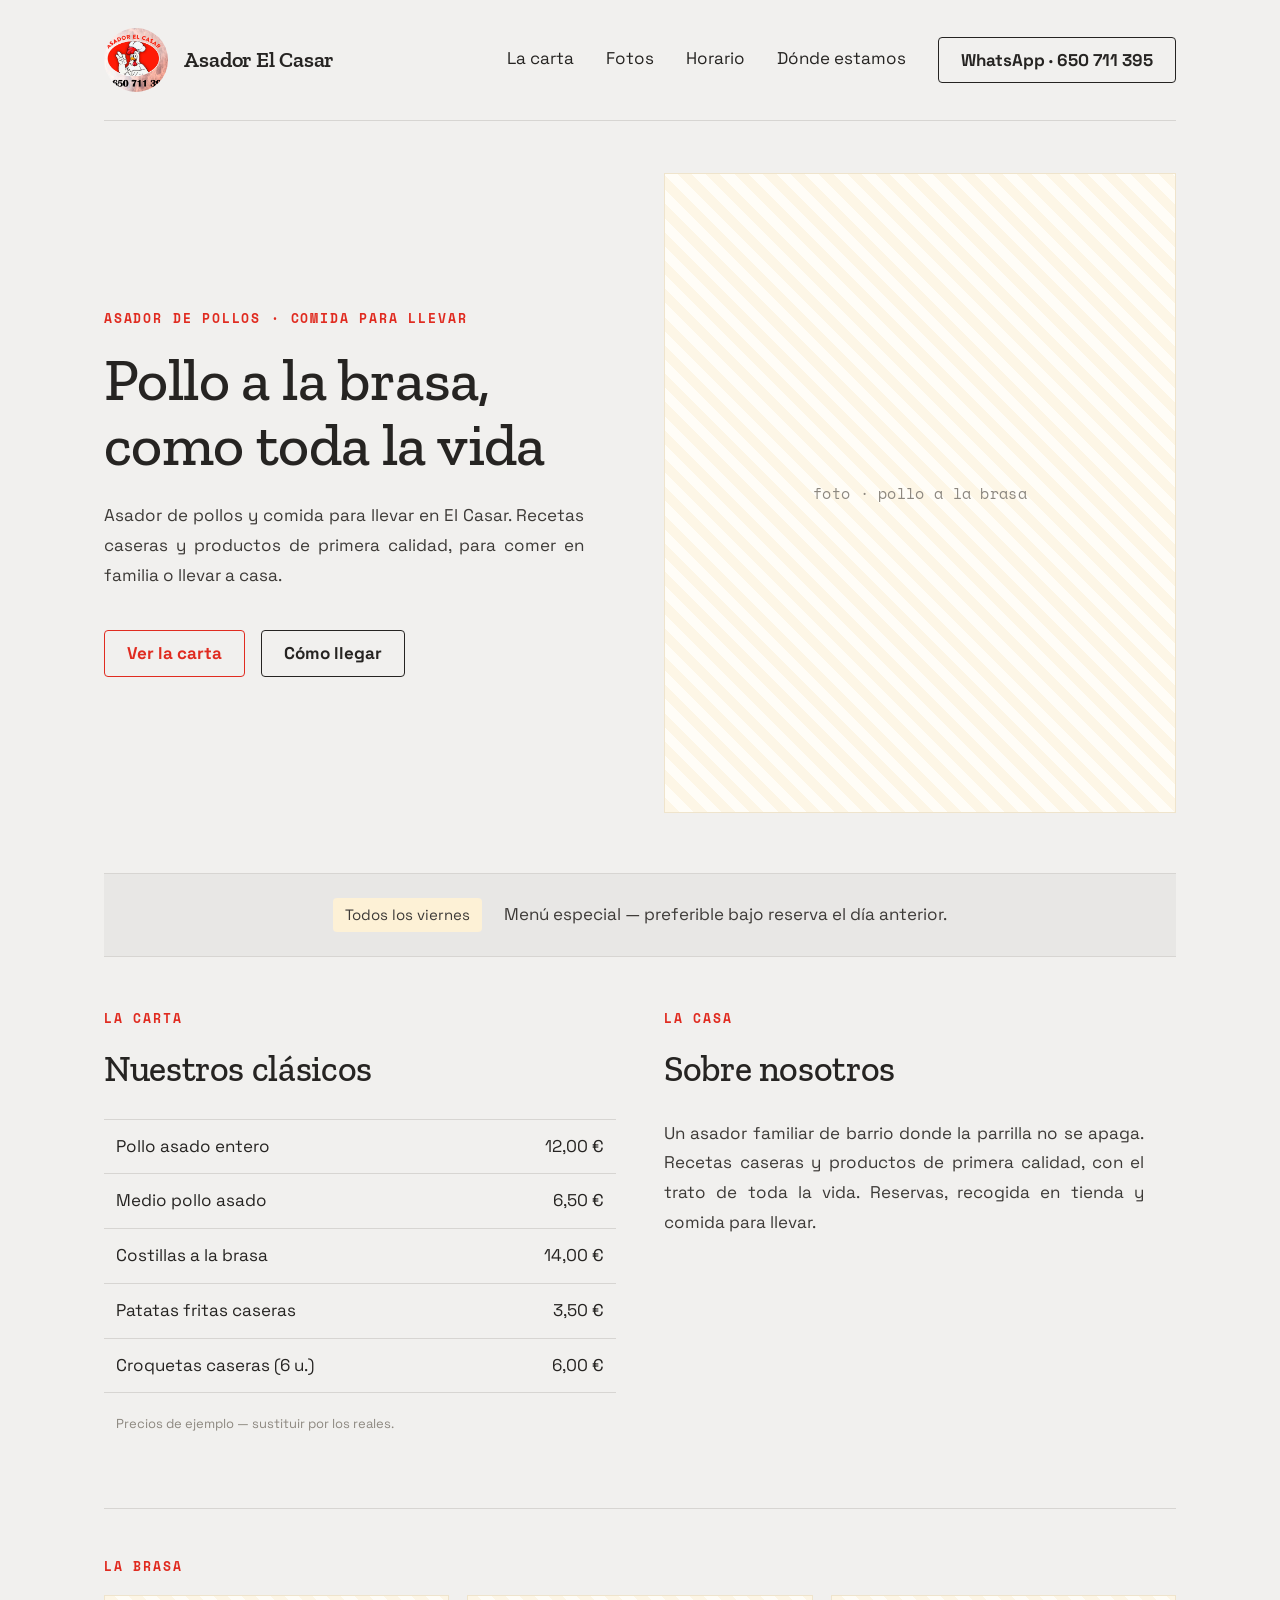
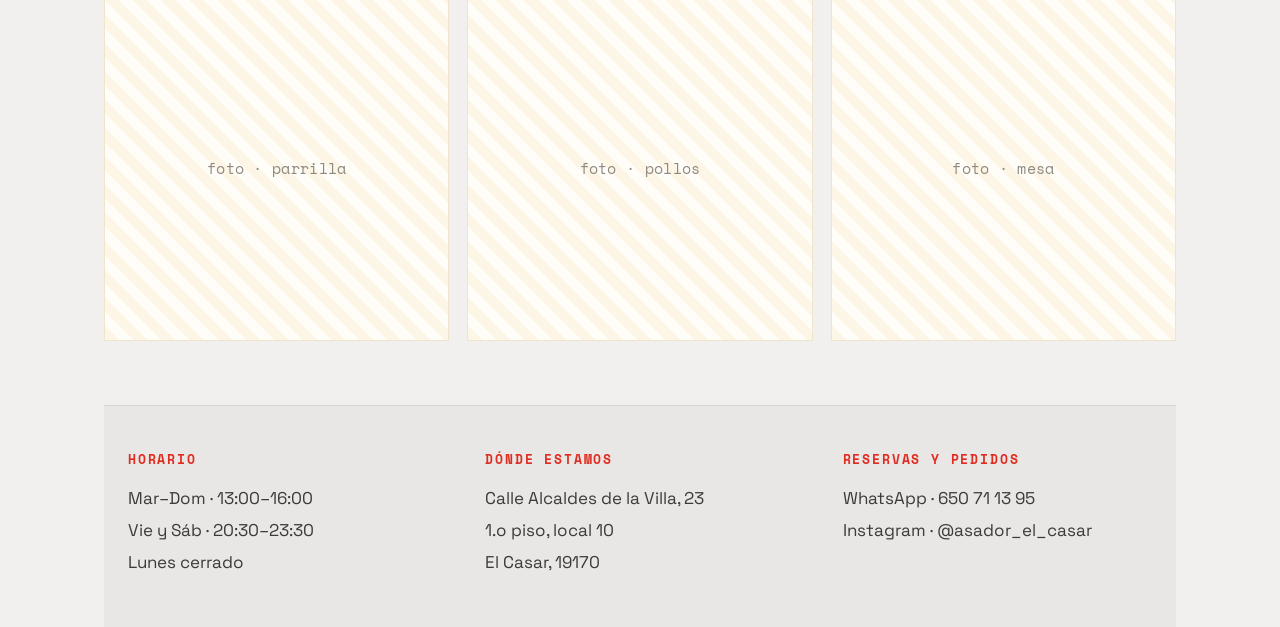
==== index.html @ d00041ee "fixing build netlify problem" ====
<!DOCTYPE html>
<html lang="es">
<head>
    <meta charset="UTF-8">
    <meta name="viewport" content="width=device-width, initial-scale=1.0">
    <title>Asador El Casar</title>
    <link rel="preconnect" href="https://fonts.googleapis.com">
    <link rel="preconnect" href="https://fonts.gstatic.com" crossorigin>
    <link href="https://fonts.googleapis.com/css2?family=Zilla+Slab:wght@400;500;600&family=Space+Grotesk:wght@400;500;700&family=Space+Mono:wght@400;700&display=swap" rel="stylesheet">
    <link rel="stylesheet" href="styles.css">
</head>
<body>

    <div class="page">

        <!-- ============ Cabecera ============ -->
        <header class="header">
            <a class="brand" href="#">
                <img class="brand__logo" src="logoAsadir.jpg" alt="Logo Asador El Casar">
                <span class="brand__name">Asador El Casar</span>
            </a>

            <nav class="nav">
                <a href="#la-carta">La carta</a>
                <a href="#fotos">Fotos</a>
                <a href="#horario">Horario</a>
                <a href="#donde-estamos">Dónde estamos</a>
                <a class="btn btn--dark" href="https://wa.me/34650711395">WhatsApp · 650 711 395</a>
            </nav>
        </header>

        <!-- ============ Hero ============ -->
        <section class="hero">
            <div class="hero__text">
                <p class="eyebrow">Asador de pollos · Comida para llevar</p>
                <h1 class="hero__title">Pollo a la brasa,<br>como toda la vida</h1>
                <p class="lead">
                    Asador de pollos y comida para llevar en El Casar. Recetas caseras y
                    productos de primera calidad, para comer en familia o llevar a casa.
                </p>
                <div class="hero__actions">
                    <a class="btn btn--red" href="#la-carta">Ver la carta</a>
                    <a class="btn btn--dark" href="#donde-estamos">Cómo llegar</a>
                </div>
            </div>

            <div class="photo photo--hero">
                <span>foto · pollo a la brasa</span>
            </div>
        </section>

        <!-- ============ Aviso ============ -->
        <aside class="notice">
            <span class="pill">Todos los viernes</span>
            <p>Menú especial — preferible bajo reserva el día anterior.</p>
        </aside>

        <!-- ============ Carta + Nosotros ============ -->
        <section class="columns">

            <div id="la-carta">
                <p class="eyebrow">La carta</p>
                <h2>Nuestros clásicos</h2>

                <ul class="menu">
                    <li><span class="menu__name">Pollo asado entero</span><span class="menu__price">12,00 €</span></li>
                    <li><span class="menu__name">Medio pollo asado</span><span class="menu__price">6,50 €</span></li>
                    <li><span class="menu__name">Costillas a la brasa</span><span class="menu__price">14,00 €</span></li>
                    <li><span class="menu__name">Patatas fritas caseras</span><span class="menu__price">3,50 €</span></li>
                    <li><span class="menu__name">Croquetas caseras (6 u.)</span><span class="menu__price">6,00 €</span></li>
                </ul>

                <p class="note">Precios de ejemplo — sustituir por los reales.</p>
            </div>

            <div id="nosotros">
                <p class="eyebrow">La casa</p>
                <h2>Sobre nosotros</h2>
                <p class="lead">
                    Un asador familiar de barrio donde la parrilla no se apaga. Recetas
                    caseras y productos de primera calidad, con el trato de toda la vida.
                    Reservas, recogida en tienda y comida para llevar.
                </p>
            </div>

        </section>

        <hr class="rule">

        <!-- ============ Galería ============ -->
        <section id="fotos" class="gallery">
            <p class="eyebrow">La brasa</p>
            <div class="gallery__grid">
                <div class="photo"><span>foto · parrilla</span></div>
                <div class="photo"><span>foto · pollos</span></div>
                <div class="photo"><span>foto · mesa</span></div>
            </div>
        </section>

        <!-- ============ Pie ============ -->
        <footer class="footer">
            <div id="horario">
                <p class="eyebrow">Horario</p>
                <p>Mar–Dom · 13:00–16:00</p>
                <p>Vie y Sáb · 20:30–23:30</p>
                <p>Lunes cerrado</p>
            </div>

            <div id="donde-estamos">
                <p class="eyebrow">Dónde estamos</p>
                <p>Calle Alcaldes de la Villa, 23</p>
                <p>1.o piso, local 10</p>
                <p>El Casar, 19170</p>
            </div>

            <div id="reservas">
                <p class="eyebrow">Reservas y pedidos</p>
                <p>WhatsApp · 650 71 13 95</p>
                <p>Instagram · @asador_el_casar</p>
            </div>
        </footer>

    </div>

</body>
</html>
---- styles.css ----
/* ============================================================
   Asador El Casar — hoja de estilos única (HTML + CSS, sin JS)
   ============================================================ */

:root {
    --bg:            #f1f0ee;   /* fondo de página */
    --band:          #e8e7e5;   /* bandas: aviso y pie */
    --ink:          #262422;    /* texto principal */
    --ink-soft:      #3d3a37;   /* párrafos */
    --ink-mute:      #8d8880;   /* notas y placeholders */
    --red:           #e02b20;   /* acento */
    --line:          #d7d5d2;   /* hairlines */
    --cream:         #fdf6e6;   /* relleno de fotos */
    --cream-alt:     #fffdf7;
    --cream-line:    #efe4cc;
    --pill:          #fdf1d6;

    --font-title: "Zilla Slab", "Roboto Slab", Rockwell, Georgia, serif;
    --font-body:  "Space Grotesk", "Helvetica Neue", Arial, sans-serif;
    --font-mono:  "Space Mono", "SFMono-Regular", Consolas, monospace;

    --gutter: 3rem;
}

*,
*::before,
*::after { box-sizing: border-box; }

html { -webkit-text-size-adjust: 100%; }

body {
    margin: 0;
    background: var(--bg);
    color: var(--ink);
    font-family: var(--font-body);
    font-size: 1.0625rem;      /* 17px */
    line-height: 1.75;
    -webkit-font-smoothing: antialiased;
}

img { max-width: 100%; display: block; }

a { color: inherit; text-decoration: none; }

/* Contenedor central: todo el contenido vive dentro de 1120px */
.page {
    max-width: 1120px;
    margin: 0 auto;
    padding: 0 1.5rem;
}

/* ---------- Piezas reutilizables ---------- */

/* Etiquetas rojas en versalitas espaciadas */
.eyebrow {
    margin: 0 0 1.25rem;
    font-family: var(--font-mono);
    font-size: 0.8125rem;       /* 13px */
    font-weight: 700;
    letter-spacing: 0.14em;
    text-transform: uppercase;
    color: var(--red);
    line-height: 1.4;
}

/* Botones y enlace-botón */
.btn {
    display: inline-block;
    padding: 0.75rem 1.375rem;
    border: 1.5px solid currentColor;
    border-radius: 4px;
    font-family: var(--font-body);
    font-size: 1.0625rem;
    font-weight: 700;
    line-height: 1.2;
    white-space: nowrap;
    transition: background-color 0.15s ease, color 0.15s ease;
}

.btn--dark { color: var(--ink); }
.btn--dark:hover { background: var(--ink); color: var(--bg); }

.btn--red { color: var(--red); }
.btn--red:hover { background: var(--red); color: #fff; }

/* Marcos de foto con relleno de rayas diagonales */
.photo {
    position: relative;
    display: flex;
    align-items: center;
    justify-content: center;
    border: 1px solid var(--cream-line);
    background-image: repeating-linear-gradient(
        45deg,
        var(--cream) 0 10px,
        var(--cream-alt) 10px 20px
    );
}

.photo span {
    font-family: var(--font-mono);
    font-size: 0.9375rem;
    letter-spacing: 0.02em;
    color: var(--ink-mute);
}

/* Párrafos largos: justificados como en el diseño */
.lead {
    margin: 0;
    max-width: 30rem;
    color: var(--ink-soft);
    text-align: justify;
}

h1, h2 {
    font-family: var(--font-title);
    font-weight: 500;
    color: var(--ink);
    letter-spacing: -0.01em;
}

.rule {
    height: 0;
    margin: 4.5rem 0 3rem;
    border: 0;
    border-top: 1px solid var(--line);
}

/* ---------- Cabecera ---------- */

.header {
    display: flex;
    align-items: center;
    justify-content: space-between;
    gap: 2rem;
    flex-wrap: wrap;
    padding: 1.75rem 0;
    border-bottom: 1px solid var(--line);
}

.brand {
    display: flex;
    align-items: center;
    gap: 1rem;
}

.brand__logo {
    width: 64px;
    height: 64px;
    border-radius: 50%;
    object-fit: cover;
}

.brand__name {
    font-family: var(--font-title);
    font-size: 1.375rem;        /* 22px */
    font-weight: 600;
    letter-spacing: -0.005em;
}

.nav {
    display: flex;
    align-items: center;
    gap: 2rem;
    flex-wrap: wrap;
}

.nav > a:not(.btn) {
    color: var(--ink);
    padding-bottom: 2px;
    border-bottom: 1.5px solid transparent;
}

.nav > a:not(.btn):hover { border-bottom-color: var(--red); }

/* ---------- Hero ---------- */

.hero {
    display: grid;
    grid-template-columns: 1fr 1fr;
    gap: var(--gutter);
    align-items: center;
    padding: 3.25rem 0;
}

.hero__title {
    margin: 0 0 1.5rem;
    font-size: 3.75rem;         /* 60px */
    line-height: 1.08;
}

.hero__actions {
    display: flex;
    gap: 1rem;
    flex-wrap: wrap;
    margin-top: 2.5rem;
}

.photo--hero { aspect-ratio: 4 / 5; }

/* ---------- Banda de aviso ---------- */

.notice {
    display: flex;
    align-items: center;
    justify-content: center;
    gap: 1.375rem;
    flex-wrap: wrap;
    margin: 0.5rem 0 0;
    padding: 1.5rem;
    background: var(--band);
    border-top: 1px solid var(--line);
    border-bottom: 1px solid var(--line);
}

.notice p {
    margin: 0;
    color: var(--ink-soft);
}

.pill {
    padding: 0.25rem 0.75rem;
    border-radius: 4px;
    background: var(--pill);
    font-size: 0.9375rem;
    color: var(--ink-soft);
    white-space: nowrap;
}

/* ---------- Carta y "Sobre nosotros" ---------- */

.columns {
    display: grid;
    grid-template-columns: 1fr 1fr;
    gap: var(--gutter);
    padding: 3.25rem 0 0;
}

.columns h2 {
    margin: 0 0 1.75rem;
    font-size: 2.25rem;         /* 36px */
    line-height: 1.2;
}

.menu {
    margin: 0;
    padding: 0;
    list-style: none;
    border-top: 1px solid var(--line);
}

.menu li {
    display: flex;
    align-items: baseline;
    justify-content: space-between;
    gap: 1.5rem;
    padding: 0.75rem 0.75rem;
    border-bottom: 1px solid var(--line);
}

.menu__name { color: var(--ink); }
.menu__price { color: var(--ink); white-space: nowrap; }

.note {
    margin: 1.25rem 0.75rem 0;
    font-size: 0.8125rem;
    color: var(--ink-mute);
}

/* ---------- Galería ---------- */

.gallery__grid {
    display: grid;
    grid-template-columns: repeat(3, 1fr);
    gap: 1.125rem;
}

.gallery__grid .photo { aspect-ratio: 1 / 1; }

/* ---------- Pie ---------- */

.footer {
    display: grid;
    grid-template-columns: repeat(3, 1fr);
    gap: var(--gutter);
    margin-top: 4rem;
    padding: 2.75rem 1.5rem 3rem;
    background: var(--band);
    border-top: 1px solid var(--line);
}

.footer .eyebrow { margin-bottom: 0.875rem; }

.footer p:not(.eyebrow) {
    margin: 0;
    line-height: 1.9;
    color: var(--ink-soft);
}

/* ============================================================
   Adaptable
   ============================================================ */

@media (max-width: 900px) {
    :root { --gutter: 2.5rem; }

    .header {
        justify-content: center;
        text-align: center;
    }

    .nav { justify-content: center; gap: 1.25rem; }

    .hero,
    .columns,
    .footer {
        grid-template-columns: 1fr;
    }

    .hero { padding: 2.5rem 0; }
    .hero__title { font-size: 2.75rem; }
    .lead { max-width: none; }
    .photo--hero { aspect-ratio: 3 / 2; }

    .gallery__grid { grid-template-columns: 1fr; }
    .gallery__grid .photo { aspect-ratio: 3 / 2; }

    .footer { gap: 2rem; padding-left: 1.25rem; padding-right: 1.25rem; }
}

@media (max-width: 560px) {
    body { font-size: 1rem; }

    .hero__title { font-size: 2.25rem; }
    .columns h2 { font-size: 1.875rem; }

    .lead { text-align: left; }

    .hero__actions .btn { flex: 1 1 auto; text-align: center; }

    .notice { justify-content: flex-start; text-align: left; }
}
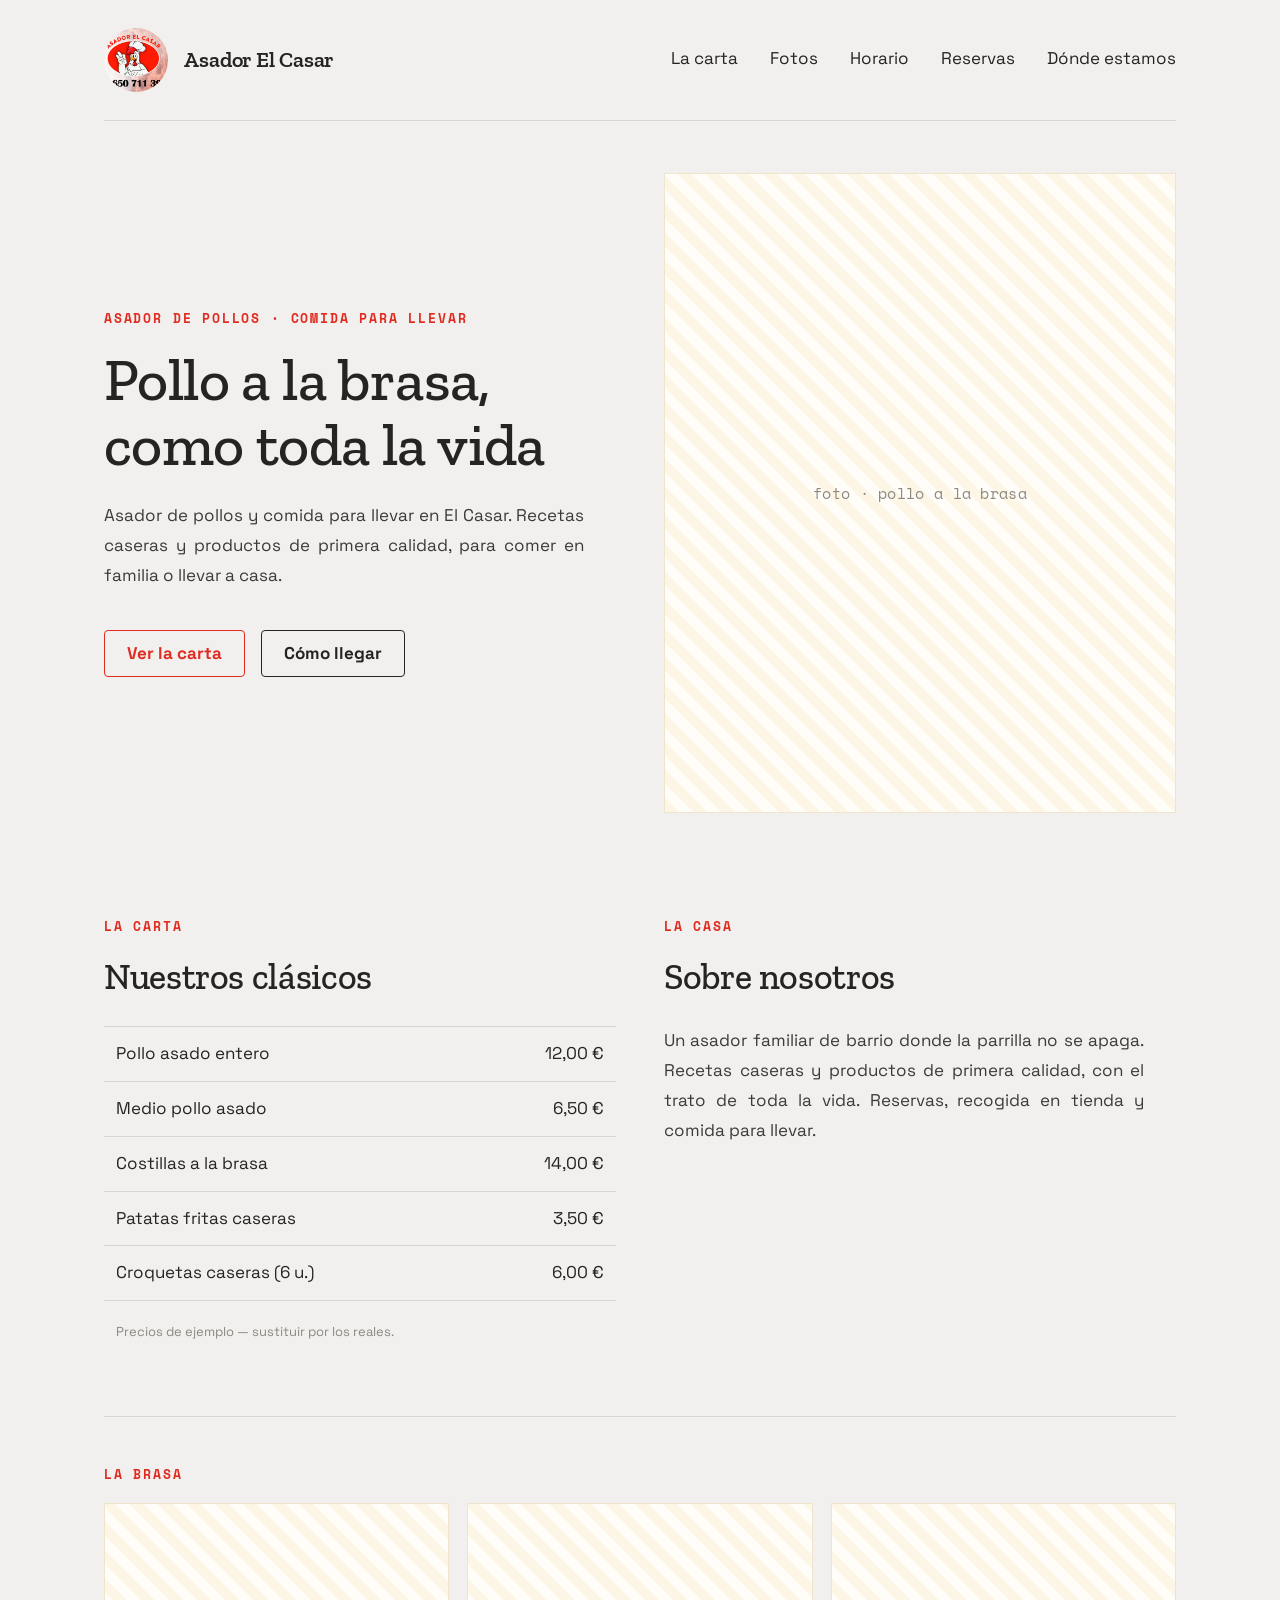
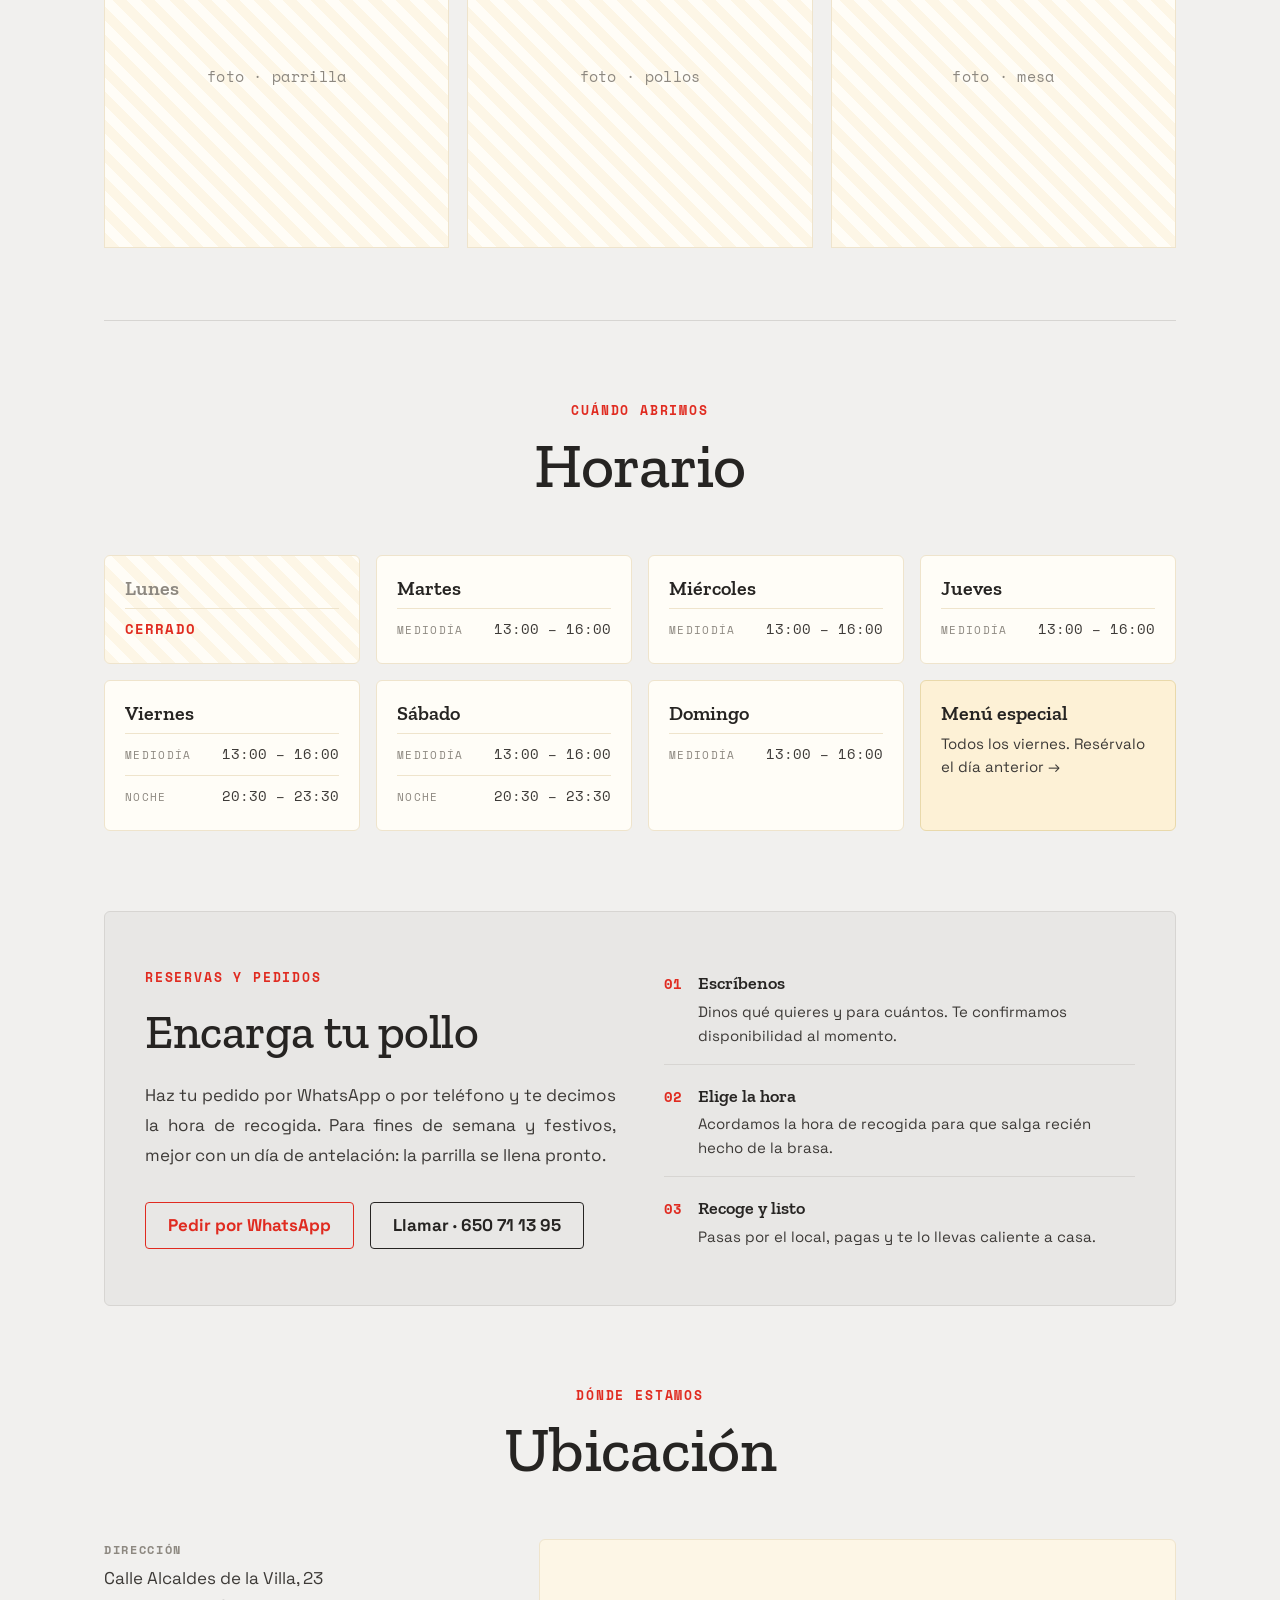
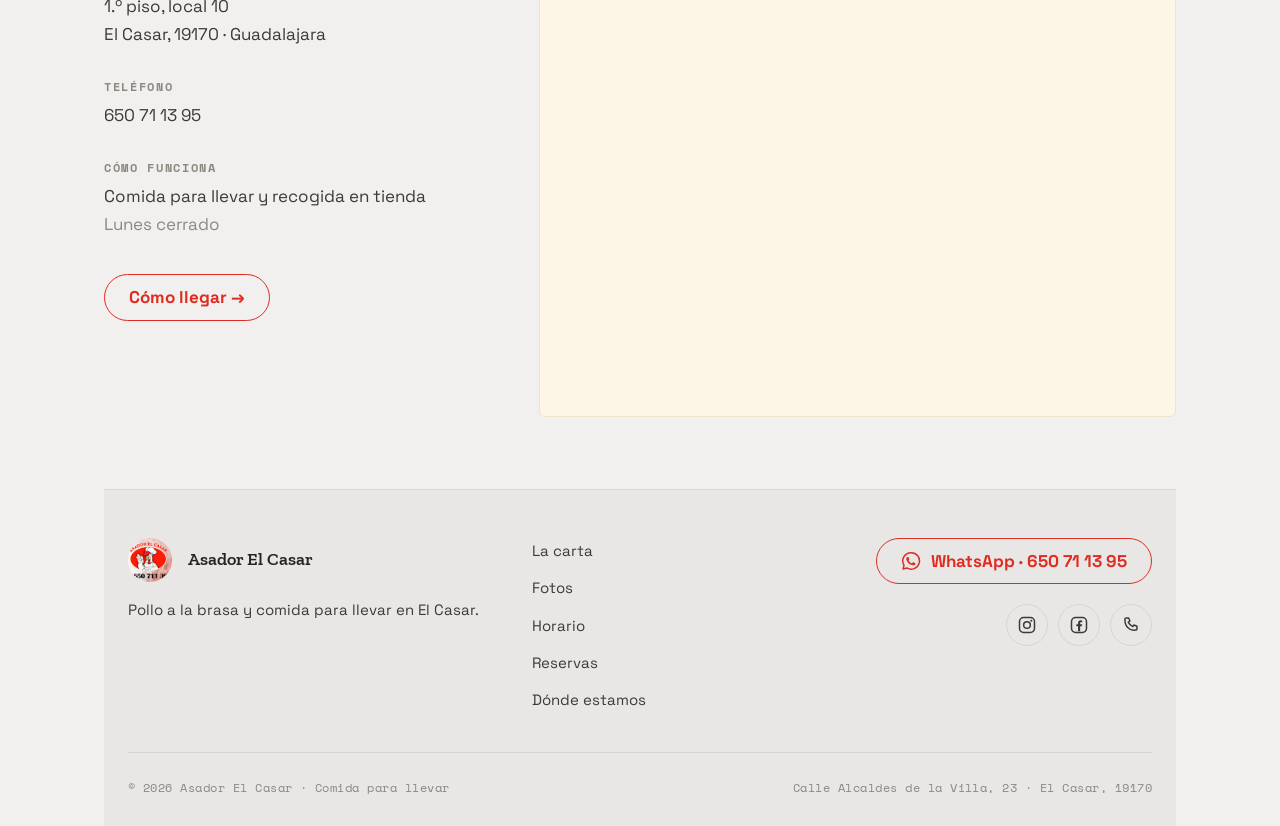
==== commit 3cb373eb: "fixing page" ====
--- a/index.html
+++ b/index.html
@@ -24,8 +24,8 @@
                 <a href="#la-carta">La carta</a>
                 <a href="#fotos">Fotos</a>
                 <a href="#horario">Horario</a>
+                <a href="#reservas">Reservas</a>
                 <a href="#donde-estamos">Dónde estamos</a>
-                <a class="btn btn--dark" href="https://wa.me/34650711395">WhatsApp · 650 711 395</a>
             </nav>
         </header>
 
@@ -49,12 +49,6 @@
             </div>
         </section>
 
-        <!-- ============ Aviso ============ -->
-        <aside class="notice">
-            <span class="pill">Todos los viernes</span>
-            <p>Menú especial — preferible bajo reserva el día anterior.</p>
-        </aside>
-
         <!-- ============ Carta + Nosotros ============ -->
         <section class="columns">
 
@@ -97,27 +91,219 @@
             </div>
         </section>
 
+        <!-- ============ Horario ============ -->
+        <section id="horario" class="hours">
+
+            <div class="section__head">
+                <p class="eyebrow">Cuándo abrimos</p>
+                <h2 class="section__title">Horario</h2>
+            </div>
+
+            <div class="hours__grid">
+
+                <div class="day day--closed">
+                    <p class="day__name">Lunes</p>
+                    <p class="day__state">Cerrado</p>
+                </div>
+
+                <div class="day">
+                    <p class="day__name">Martes</p>
+                    <p class="day__slot"><span>Mediodía</span> 13:00 – 16:00</p>
+                </div>
+
+                <div class="day">
+                    <p class="day__name">Miércoles</p>
+                    <p class="day__slot"><span>Mediodía</span> 13:00 – 16:00</p>
+                </div>
+
+                <div class="day">
+                    <p class="day__name">Jueves</p>
+                    <p class="day__slot"><span>Mediodía</span> 13:00 – 16:00</p>
+                </div>
+
+                <div class="day">
+                    <p class="day__name">Viernes</p>
+                    <p class="day__slot"><span>Mediodía</span> 13:00 – 16:00</p>
+                    <p class="day__slot"><span>Noche</span> 20:30 – 23:30</p>
+                </div>
+
+                <div class="day">
+                    <p class="day__name">Sábado</p>
+                    <p class="day__slot"><span>Mediodía</span> 13:00 – 16:00</p>
+                    <p class="day__slot"><span>Noche</span> 20:30 – 23:30</p>
+                </div>
+
+                <div class="day">
+                    <p class="day__name">Domingo</p>
+                    <p class="day__slot"><span>Mediodía</span> 13:00 – 16:00</p>
+                </div>
+
+                <a class="day day--note" href="#reservas">
+                    <p class="day__name">Menú especial</p>
+                    <p class="day__text">Todos los viernes. Resérvalo el día anterior →</p>
+                </a>
+
+            </div>
+        </section>
+
+        <!-- ============ Reservas y pedidos ============ -->
+        <section id="reservas" class="orders">
+
+            <div class="orders__text">
+                <p class="eyebrow">Reservas y pedidos</p>
+                <h2 class="section__title section__title--left">Encarga tu pollo</h2>
+                <p class="lead">
+                    Haz tu pedido por WhatsApp o por teléfono y te decimos la hora de
+                    recogida. Para fines de semana y festivos, mejor con un día de
+                    antelación: la parrilla se llena pronto.
+                </p>
+
+                <div class="orders__actions">
+                    <a class="btn btn--red" href="https://wa.me/34650711395">Pedir por WhatsApp</a>
+                    <a class="btn btn--dark" href="tel:+34650711395">Llamar · 650 71 13 95</a>
+                </div>
+            </div>
+
+            <ol class="steps">
+                <li class="step">
+                    <span class="step__num">01</span>
+                    <p class="step__title">Escríbenos</p>
+                    <p class="step__text">Dinos qué quieres y para cuántos. Te confirmamos disponibilidad al momento.</p>
+                </li>
+                <li class="step">
+                    <span class="step__num">02</span>
+                    <p class="step__title">Elige la hora</p>
+                    <p class="step__text">Acordamos la hora de recogida para que salga recién hecho de la brasa.</p>
+                </li>
+                <li class="step">
+                    <span class="step__num">03</span>
+                    <p class="step__title">Recoge y listo</p>
+                    <p class="step__text">Pasas por el local, pagas y te lo llevas caliente a casa.</p>
+                </li>
+            </ol>
+
+        </section>
+
+        <!-- ============ Ubicación ============ -->
+        <section id="donde-estamos" class="location">
+
+            <div class="section__head">
+                <p class="eyebrow">Dónde estamos</p>
+                <h2 class="section__title">Ubicación</h2>
+            </div>
+
+            <div class="location__body">
+
+                <div class="location__info">
+                    <div class="info">
+                        <p class="info__label">Dirección</p>
+                        <p class="info__value">Calle Alcaldes de la Villa, 23</p>
+                        <p class="info__value">1.º piso, local 10</p>
+                        <p class="info__value">El Casar, 19170 · Guadalajara</p>
+                    </div>
+
+                    <div class="info">
+                        <p class="info__label">Teléfono</p>
+                        <p class="info__value">
+                            <a class="link" href="tel:+34650711395">650 71 13 95</a>
+                        </p>
+                    </div>
+
+                    <div class="info">
+                        <p class="info__label">Cómo funciona</p>
+                        <p class="info__value">Comida para llevar y recogida en tienda</p>
+                        <p class="info__value info__value--mute">Lunes cerrado</p>
+                    </div>
+
+                    <a class="btn btn--red location__cta"
+                       href="https://www.google.com/maps/dir/?api=1&destination=Calle+Alcaldes+de+la+Villa+23,+19170+El+Casar,+Guadalajara"
+                       target="_blank" rel="noopener">Cómo llegar →</a>
+                </div>
+
+                <div class="location__map">
+                    <iframe
+                        title="Mapa · Asador El Casar"
+                        src="https://www.google.com/maps?q=Calle+Alcaldes+de+la+Villa+23,+19170+El+Casar,+Guadalajara&output=embed"
+                        loading="lazy"
+                        referrerpolicy="no-referrer-when-downgrade"
+                        allowfullscreen></iframe>
+                </div>
+
+            </div>
+        </section>
+
         <!-- ============ Pie ============ -->
         <footer class="footer">
-            <div id="horario">
-                <p class="eyebrow">Horario</p>
-                <p>Mar–Dom · 13:00–16:00</p>
-                <p>Vie y Sáb · 20:30–23:30</p>
-                <p>Lunes cerrado</p>
-            </div>
-
-            <div id="donde-estamos">
-                <p class="eyebrow">Dónde estamos</p>
-                <p>Calle Alcaldes de la Villa, 23</p>
-                <p>1.o piso, local 10</p>
-                <p>El Casar, 19170</p>
-            </div>
-
-            <div id="reservas">
-                <p class="eyebrow">Reservas y pedidos</p>
-                <p>WhatsApp · 650 71 13 95</p>
-                <p>Instagram · @asador_el_casar</p>
-            </div>
+
+            <div class="footer__top">
+
+                <div class="footer__brand">
+                    <a class="brand brand--footer" href="#">
+                        <img class="brand__logo" src="logoAsadir.jpg" alt="Logo Asador El Casar">
+                        <span class="brand__name">Asador El Casar</span>
+                    </a>
+                    <p class="footer__tagline">Pollo a la brasa y comida para llevar en El Casar.</p>
+                </div>
+
+                <nav class="footer__nav">
+                    <a href="#la-carta">La carta</a>
+                    <a href="#fotos">Fotos</a>
+                    <a href="#horario">Horario</a>
+                    <a href="#reservas">Reservas</a>
+                    <a href="#donde-estamos">Dónde estamos</a>
+                </nav>
+
+                <div class="footer__contact">
+                    <a class="btn btn--red footer__whatsapp" href="https://wa.me/34650711395">
+                        <svg class="icon" viewBox="0 0 24 24" aria-hidden="true">
+                            <path d="M12.04 2A9.9 9.9 0 0 0 3.6 17.1L2.5 21.5l4.55-1.19A9.9 9.9 0 1 0 12.04 2Z"
+                                  fill="none" stroke="currentColor" stroke-width="1.8"
+                                  stroke-linejoin="round"/>
+                            <path d="M9.1 7.6c-.2-.45-.4-.46-.6-.47h-.5c-.18 0-.47.07-.71.34-.25.27-.94.92-.94 2.24s.96 2.6 1.1 2.78c.13.18 1.86 2.98 4.6 4.06 2.28.9 2.74.72 3.24.67.5-.04 1.6-.65 1.82-1.29.23-.63.23-1.17.16-1.28-.07-.11-.25-.18-.52-.31-.27-.14-1.6-.79-1.84-.88-.25-.09-.43-.13-.61.14-.18.27-.7.87-.85 1.05-.16.18-.31.2-.58.07-.27-.14-1.14-.42-2.17-1.34-.8-.71-1.34-1.6-1.5-1.87-.16-.27-.02-.42.12-.55.12-.12.27-.32.4-.48.14-.16.18-.27.28-.45.09-.18.04-.34-.02-.48-.07-.13-.6-1.45-.83-1.98Z"
+                                  fill="currentColor"/>
+                        </svg>
+                        WhatsApp · 650 71 13 95
+                    </a>
+
+                    <div class="socials">
+                        <a class="social" href="https://instagram.com/asador_el_casar"
+                           target="_blank" rel="noopener" aria-label="Instagram">
+                            <svg class="icon" viewBox="0 0 24 24" aria-hidden="true">
+                                <rect x="3" y="3" width="18" height="18" rx="5"
+                                      fill="none" stroke="currentColor" stroke-width="1.8"/>
+                                <circle cx="12" cy="12" r="4"
+                                        fill="none" stroke="currentColor" stroke-width="1.8"/>
+                                <circle cx="17.2" cy="6.8" r="1.2" fill="currentColor"/>
+                            </svg>
+                        </a>
+
+                        <a class="social" href="https://facebook.com/asadorelcasar"
+                           target="_blank" rel="noopener" aria-label="Facebook">
+                            <svg class="icon" viewBox="0 0 24 24" aria-hidden="true">
+                                <rect x="3" y="3" width="18" height="18" rx="5"
+                                      fill="none" stroke="currentColor" stroke-width="1.8"/>
+                                <path d="M13.4 19.4v-5.9h2l.37-2.3h-2.37V9.7c0-.66.19-1.11 1.14-1.11h1.29V6.53a17 17 0 0 0-1.86-.1c-1.85 0-3.11 1.13-3.11 3.2v1.57H8.84v2.3h2.02v5.9Z"
+                                      fill="currentColor"/>
+                            </svg>
+                        </a>
+
+                        <a class="social" href="tel:+34650711395" aria-label="Llamar por teléfono">
+                            <svg class="icon" viewBox="0 0 24 24" aria-hidden="true">
+                                <path d="M6.3 3.5h2.9l1.5 3.7-2 1.4a11.5 11.5 0 0 0 5.4 5.4l1.4-2 3.7 1.5v2.9a1.6 1.6 0 0 1-1.8 1.6C10.6 19.6 4.4 13.4 4.7 5.3A1.6 1.6 0 0 1 6.3 3.5Z"
+                                      fill="none" stroke="currentColor" stroke-width="1.8"
+                                      stroke-linejoin="round"/>
+                            </svg>
+                        </a>
+                    </div>
+                </div>
+
+            </div>
+
+            <div class="footer__bottom">
+                <p class="footer__legal">© 2026 Asador El Casar · Comida para llevar</p>
+                <p class="footer__legal">Calle Alcaldes de la Villa, 23 · El Casar, 19170</p>
+            </div>
+
         </footer>
 
     </div>
--- a/styles.css
+++ b/styles.css
@@ -26,7 +26,10 @@
 *::before,
 *::after { box-sizing: border-box; }
 
-html { -webkit-text-size-adjust: 100%; }
+html { 
+    -webkit-text-size-adjust: 100%;
+    scroll-behavior: smooth; 
+}
 
 body {
     margin: 0;
@@ -36,6 +39,7 @@
     font-size: 1.0625rem;      /* 17px */
     line-height: 1.75;
     -webkit-font-smoothing: antialiased;
+   
 }
 
 img { max-width: 100%; display: block; }
@@ -198,35 +202,6 @@
 
 .photo--hero { aspect-ratio: 4 / 5; }
 
-/* ---------- Banda de aviso ---------- */
-
-.notice {
-    display: flex;
-    align-items: center;
-    justify-content: center;
-    gap: 1.375rem;
-    flex-wrap: wrap;
-    margin: 0.5rem 0 0;
-    padding: 1.5rem;
-    background: var(--band);
-    border-top: 1px solid var(--line);
-    border-bottom: 1px solid var(--line);
-}
-
-.notice p {
-    margin: 0;
-    color: var(--ink-soft);
-}
-
-.pill {
-    padding: 0.25rem 0.75rem;
-    border-radius: 4px;
-    background: var(--pill);
-    font-size: 0.9375rem;
-    color: var(--ink-soft);
-    white-space: nowrap;
-}
-
 /* ---------- Carta y "Sobre nosotros" ---------- */
 
 .columns {
@@ -277,24 +252,368 @@
 
 .gallery__grid .photo { aspect-ratio: 1 / 1; }
 
+/* ---------- Cabeceras de sección centradas ---------- */
+
+.section__head {
+    text-align: center;
+    margin-bottom: 3.5rem;
+}
+
+.section__head .eyebrow { margin-bottom: 0.75rem; }
+
+.section__title {
+    margin: 0;
+    font-size: 4rem;            /* 64px */
+    line-height: 1.05;
+}
+
+.section__title--left {
+    margin: 0 0 1.5rem;
+    font-size: 3rem;
+    text-align: left;
+}
+
+/* ---------- Horario ---------- */
+
+.hours {
+    padding: 5rem 0 0;
+    border-top: 1px solid var(--line);
+    margin-top: 4.5rem;
+}
+
+.hours__grid {
+    display: grid;
+    grid-template-columns: repeat(4, 1fr);
+    gap: 1rem;
+}
+
+.day {
+    display: flex;
+    flex-direction: column;
+    gap: 0.5rem;
+    padding: 1.25rem 1.25rem 1.375rem;
+    border: 1px solid var(--cream-line);
+    border-radius: 6px;
+    background: var(--cream-alt);
+}
+
+.day__name {
+    margin: 0;
+    font-family: var(--font-title);
+    font-size: 1.25rem;
+    font-weight: 600;
+    line-height: 1.2;
+    color: var(--ink);
+}
+
+/* Franja horaria: etiqueta en mono + hora tabular */
+.day__slot {
+    display: flex;
+    align-items: baseline;
+    justify-content: space-between;
+    gap: 0.75rem;
+    margin: 0;
+    padding-top: 0.5rem;
+    border-top: 1px solid var(--cream-line);
+    font-family: var(--font-mono);
+    font-size: 0.875rem;
+    color: var(--ink-soft);
+    font-variant-numeric: tabular-nums;
+}
+
+.day__slot span {
+    font-size: 0.6875rem;
+    letter-spacing: 0.12em;
+    text-transform: uppercase;
+    color: var(--ink-mute);
+}
+
+/* Día cerrado: relleno rayado y acento rojo */
+.day--closed {
+    background-image: repeating-linear-gradient(
+        45deg,
+        var(--cream) 0 10px,
+        var(--cream-alt) 10px 20px
+    );
+}
+
+.day--closed .day__name { color: var(--ink-mute); }
+
+.day__state {
+    margin: 0;
+    padding-top: 0.5rem;
+    border-top: 1px solid var(--cream-line);
+    font-family: var(--font-mono);
+    font-size: 0.875rem;
+    font-weight: 700;
+    letter-spacing: 0.08em;
+    text-transform: uppercase;
+    color: var(--red);
+}
+
+/* Celda destacada del menú de los viernes */
+.day--note {
+    background: var(--pill);
+    border-color: #e9d9ab;
+    transition: background-color 0.15s ease, border-color 0.15s ease;
+}
+
+.day--note:hover {
+    background: var(--cream);
+    border-color: var(--red);
+}
+
+.day__text {
+    margin: 0;
+    font-size: 0.9375rem;
+    line-height: 1.5;
+    color: var(--ink-soft);
+}
+
+/* ---------- Reservas y pedidos ---------- */
+
+.orders {
+    display: grid;
+    grid-template-columns: 1fr 1fr;
+    gap: var(--gutter);
+    align-items: center;
+    margin-top: 5rem;
+    padding: 3.5rem 2.5rem;
+    background: var(--band);
+    border: 1px solid var(--line);
+    border-radius: 6px;
+}
+
+.orders__actions {
+    display: flex;
+    gap: 1rem;
+    flex-wrap: wrap;
+    margin-top: 2rem;
+}
+
+.steps {
+    margin: 0;
+    padding: 0;
+    list-style: none;
+    display: grid;
+    gap: 1rem;
+}
+
+.step {
+    display: grid;
+    grid-template-columns: auto 1fr;
+    column-gap: 1rem;
+    align-items: baseline;
+    padding-bottom: 1rem;
+    border-bottom: 1px solid var(--line);
+}
+
+.step:last-child { padding-bottom: 0; border-bottom: 0; }
+
+.step__num {
+    grid-row: 1 / span 2;
+    font-family: var(--font-mono);
+    font-size: 0.875rem;
+    font-weight: 700;
+    color: var(--red);
+}
+
+.step__title {
+    margin: 0;
+    font-family: var(--font-title);
+    font-size: 1.125rem;
+    font-weight: 600;
+    color: var(--ink);
+}
+
+.step__text {
+    margin: 0;
+    font-size: 0.9375rem;
+    line-height: 1.6;
+    color: var(--ink-soft);
+}
+
+/* ---------- Ubicación ---------- */
+
+.location { padding: 5rem 0 4.5rem; }
+
+.location__body {
+    display: grid;
+    grid-template-columns: 0.85fr 1.4fr;
+    gap: var(--gutter);
+    align-items: start;
+}
+
+/* Columna de datos */
+.location__info {
+    display: flex;
+    flex-direction: column;
+    gap: 1.75rem;
+}
+
+.info__label {
+    margin: 0 0 0.25rem;
+    font-family: var(--font-mono);
+    font-size: 0.75rem;         /* 12px */
+    font-weight: 700;
+    letter-spacing: 0.14em;
+    text-transform: uppercase;
+    color: var(--ink-mute);
+}
+
+.info__value {
+    margin: 0;
+    line-height: 1.65;
+    color: var(--ink-soft);
+}
+
+.info__value--mute { color: var(--ink-mute); }
+
+.link {
+    border-bottom: 1.5px solid transparent;
+    transition: border-color 0.15s ease, color 0.15s ease;
+}
+
+.link:hover {
+    color: var(--red);
+    border-bottom-color: var(--red);
+}
+
+.location__cta {
+    align-self: flex-start;
+    margin-top: 0.5rem;
+    border-radius: 999px;
+    padding: 0.75rem 1.5rem;
+}
+
+/* Mapa */
+.location__map {
+    position: relative;
+    aspect-ratio: 4 / 3;
+    overflow: hidden;
+    border: 1px solid var(--cream-line);
+    border-radius: 6px;
+    background: var(--cream);
+}
+
+.location__map iframe {
+    width: 100%;
+    height: 100%;
+    border: 0;
+    display: block;
+    filter: saturate(0.85);
+}
+
 /* ---------- Pie ---------- */
 
 .footer {
-    display: grid;
-    grid-template-columns: repeat(3, 1fr);
-    gap: var(--gutter);
-    margin-top: 4rem;
-    padding: 2.75rem 1.5rem 3rem;
+    padding: 3rem 1.5rem 1.75rem;
     background: var(--band);
     border-top: 1px solid var(--line);
 }
 
-.footer .eyebrow { margin-bottom: 0.875rem; }
-
-.footer p:not(.eyebrow) {
-    margin: 0;
-    line-height: 1.9;
-    color: var(--ink-soft);
+.footer__top {
+    display: grid;
+    grid-template-columns: 1.2fr 1fr auto;
+    gap: var(--gutter);
+    align-items: start;
+    padding-bottom: 2.25rem;
+}
+
+.brand--footer .brand__logo {
+    width: 44px;
+    height: 44px;
+}
+
+.brand--footer .brand__name { font-size: 1.125rem; }
+
+.footer__tagline {
+    margin: 1rem 0 0;
+    max-width: 22rem;
+    font-size: 0.9375rem;
+    line-height: 1.6;
+    color: var(--ink-soft);
+}
+
+.footer__nav {
+    display: grid;
+    gap: 0.5rem;
+    justify-items: start;
+    font-size: 0.9375rem;
+    color: var(--ink-soft);
+}
+
+.footer__nav a {
+    padding-bottom: 2px;
+    border-bottom: 1.5px solid transparent;
+}
+
+.footer__nav a:hover { border-bottom-color: var(--red); }
+
+.footer__contact {
+    display: flex;
+    flex-direction: column;
+    align-items: flex-end;
+    gap: 1.25rem;
+}
+
+/* Botón de WhatsApp con icono */
+.footer__whatsapp {
+    display: inline-flex;
+    align-items: center;
+    gap: 0.625rem;
+    border-radius: 999px;
+    padding: 0.75rem 1.5rem;
+}
+
+.icon {
+    width: 20px;
+    height: 20px;
+    flex: none;
+    display: block;
+}
+
+/* Redes sociales: iconos circulares */
+.socials {
+    display: flex;
+    gap: 0.625rem;
+}
+
+.social {
+    display: inline-flex;
+    align-items: center;
+    justify-content: center;
+    width: 42px;
+    height: 42px;
+    border: 1.5px solid var(--line);
+    border-radius: 50%;
+    color: var(--ink-soft);
+    background: transparent;
+    transition: background-color 0.15s ease, color 0.15s ease, border-color 0.15s ease;
+}
+
+.social:hover {
+    background: var(--red);
+    border-color: var(--red);
+    color: #fff;
+}
+
+.footer__bottom {
+    display: flex;
+    align-items: center;
+    justify-content: space-between;
+    gap: 1rem;
+    flex-wrap: wrap;
+    padding-top: 1.5rem;
+    border-top: 1px solid var(--line);
+}
+
+.footer__legal {
+    margin: 0;
+    font-family: var(--font-mono);
+    font-size: 0.75rem;
+    letter-spacing: 0.04em;
+    color: var(--ink-mute);
 }
 
 /* ============================================================
@@ -313,9 +632,22 @@
 
     .hero,
     .columns,
-    .footer {
+    .location__body,
+    .orders {
         grid-template-columns: 1fr;
     }
+
+    .section__head { margin-bottom: 2.5rem; }
+    .section__title { font-size: 3rem; }
+    .section__title--left { font-size: 2.25rem; }
+
+    .hours { padding-top: 3.5rem; margin-top: 3rem; }
+    .hours__grid { grid-template-columns: repeat(2, 1fr); }
+
+    .orders { margin-top: 3.5rem; padding: 2.5rem 1.75rem; }
+
+    .location { padding: 3.5rem 0 3rem; }
+    .location__map { aspect-ratio: 3 / 2; }
 
     .hero { padding: 2.5rem 0; }
     .hero__title { font-size: 2.75rem; }
@@ -325,7 +657,24 @@
     .gallery__grid { grid-template-columns: 1fr; }
     .gallery__grid .photo { aspect-ratio: 3 / 2; }
 
-    .footer { gap: 2rem; padding-left: 1.25rem; padding-right: 1.25rem; }
+    .footer {
+        padding-left: 1.25rem;
+        padding-right: 1.25rem;
+    }
+
+    .footer__top {
+        grid-template-columns: 1fr;
+        gap: 2rem;
+    }
+
+    .footer__nav {
+        grid-auto-flow: column;
+        grid-auto-columns: max-content;
+        gap: 1.5rem;
+        overflow-x: auto;
+    }
+
+    .footer__contact { align-items: flex-start; }
 }
 
 @media (max-width: 560px) {
@@ -333,10 +682,15 @@
 
     .hero__title { font-size: 2.25rem; }
     .columns h2 { font-size: 1.875rem; }
+    .section__title { font-size: 2.375rem; }
+    .section__title--left { font-size: 2rem; }
+    .location__cta { align-self: stretch; text-align: center; }
+
+    .hours__grid { grid-template-columns: 1fr; }
+    .orders__actions .btn { flex: 1 1 auto; text-align: center; }
+    .footer__whatsapp { justify-content: center; }
 
     .lead { text-align: left; }
 
     .hero__actions .btn { flex: 1 1 auto; text-align: center; }
-
-    .notice { justify-content: flex-start; text-align: left; }
-}
+}
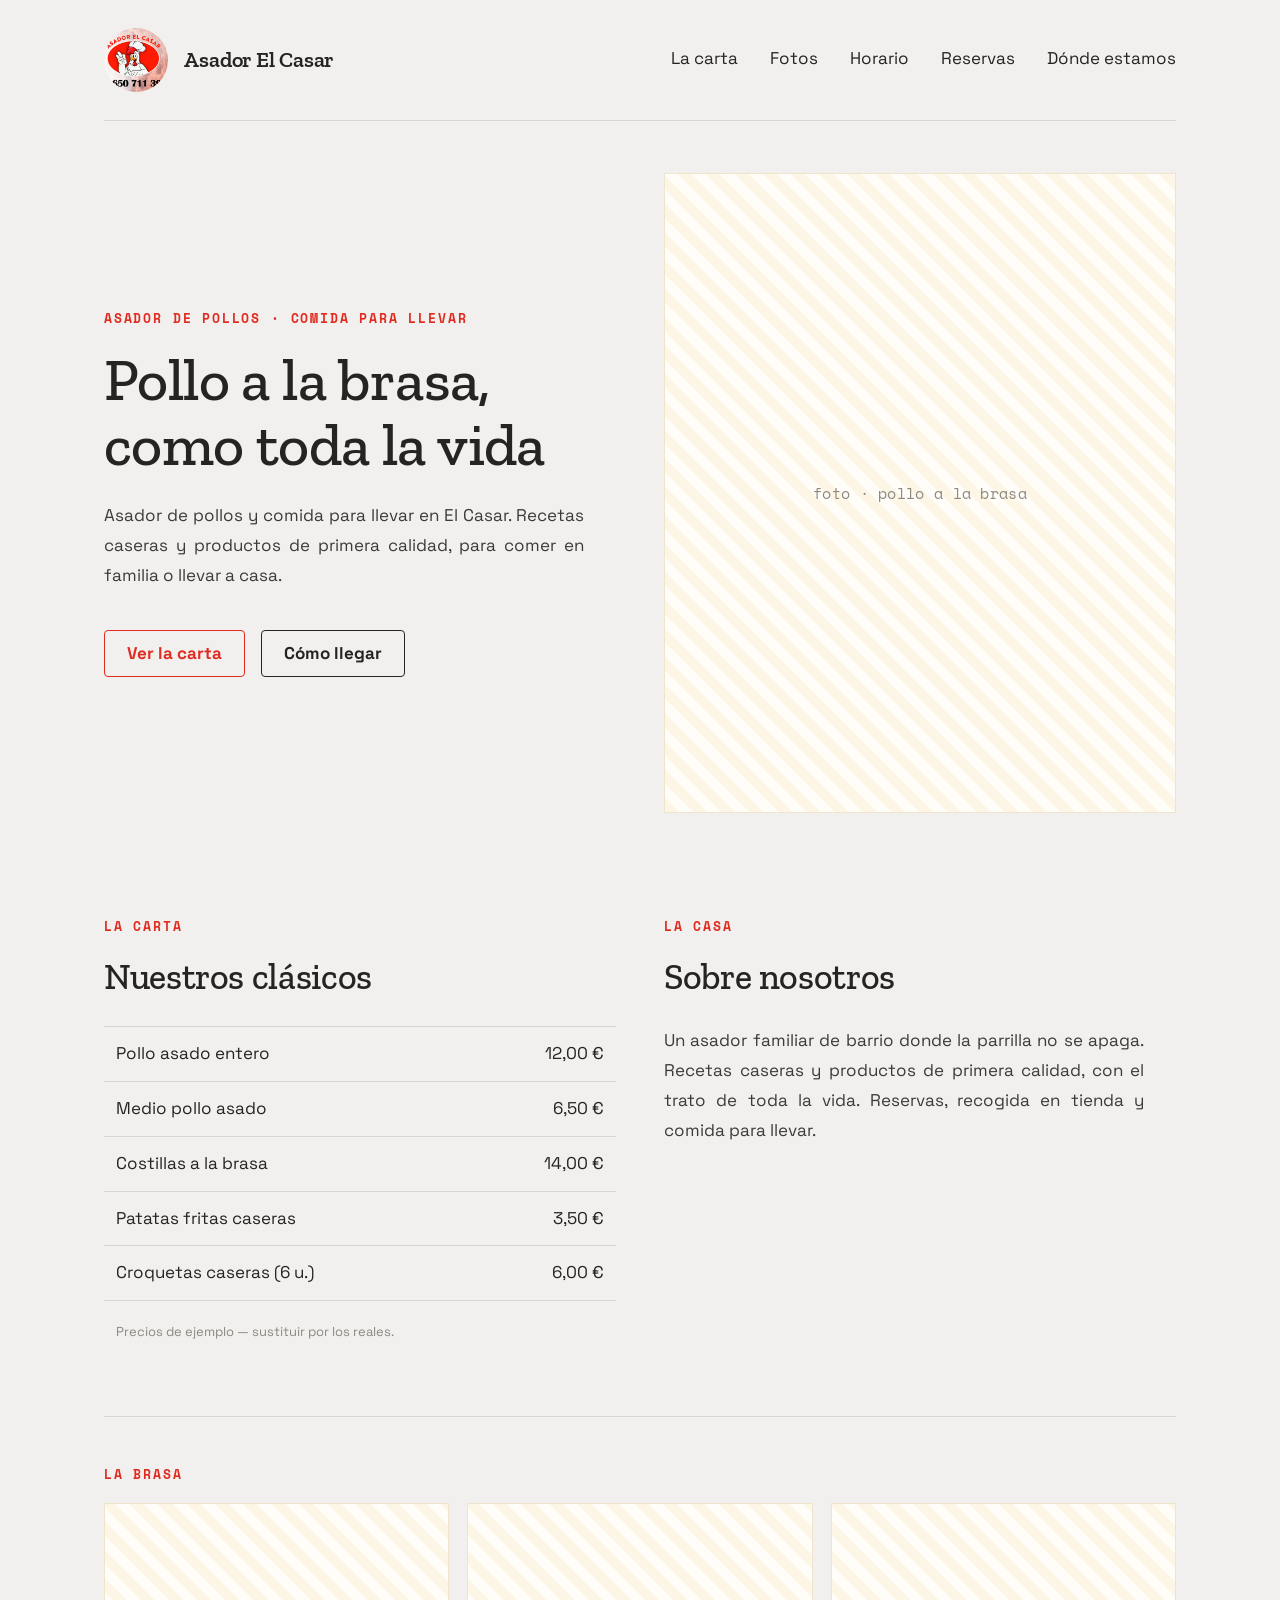
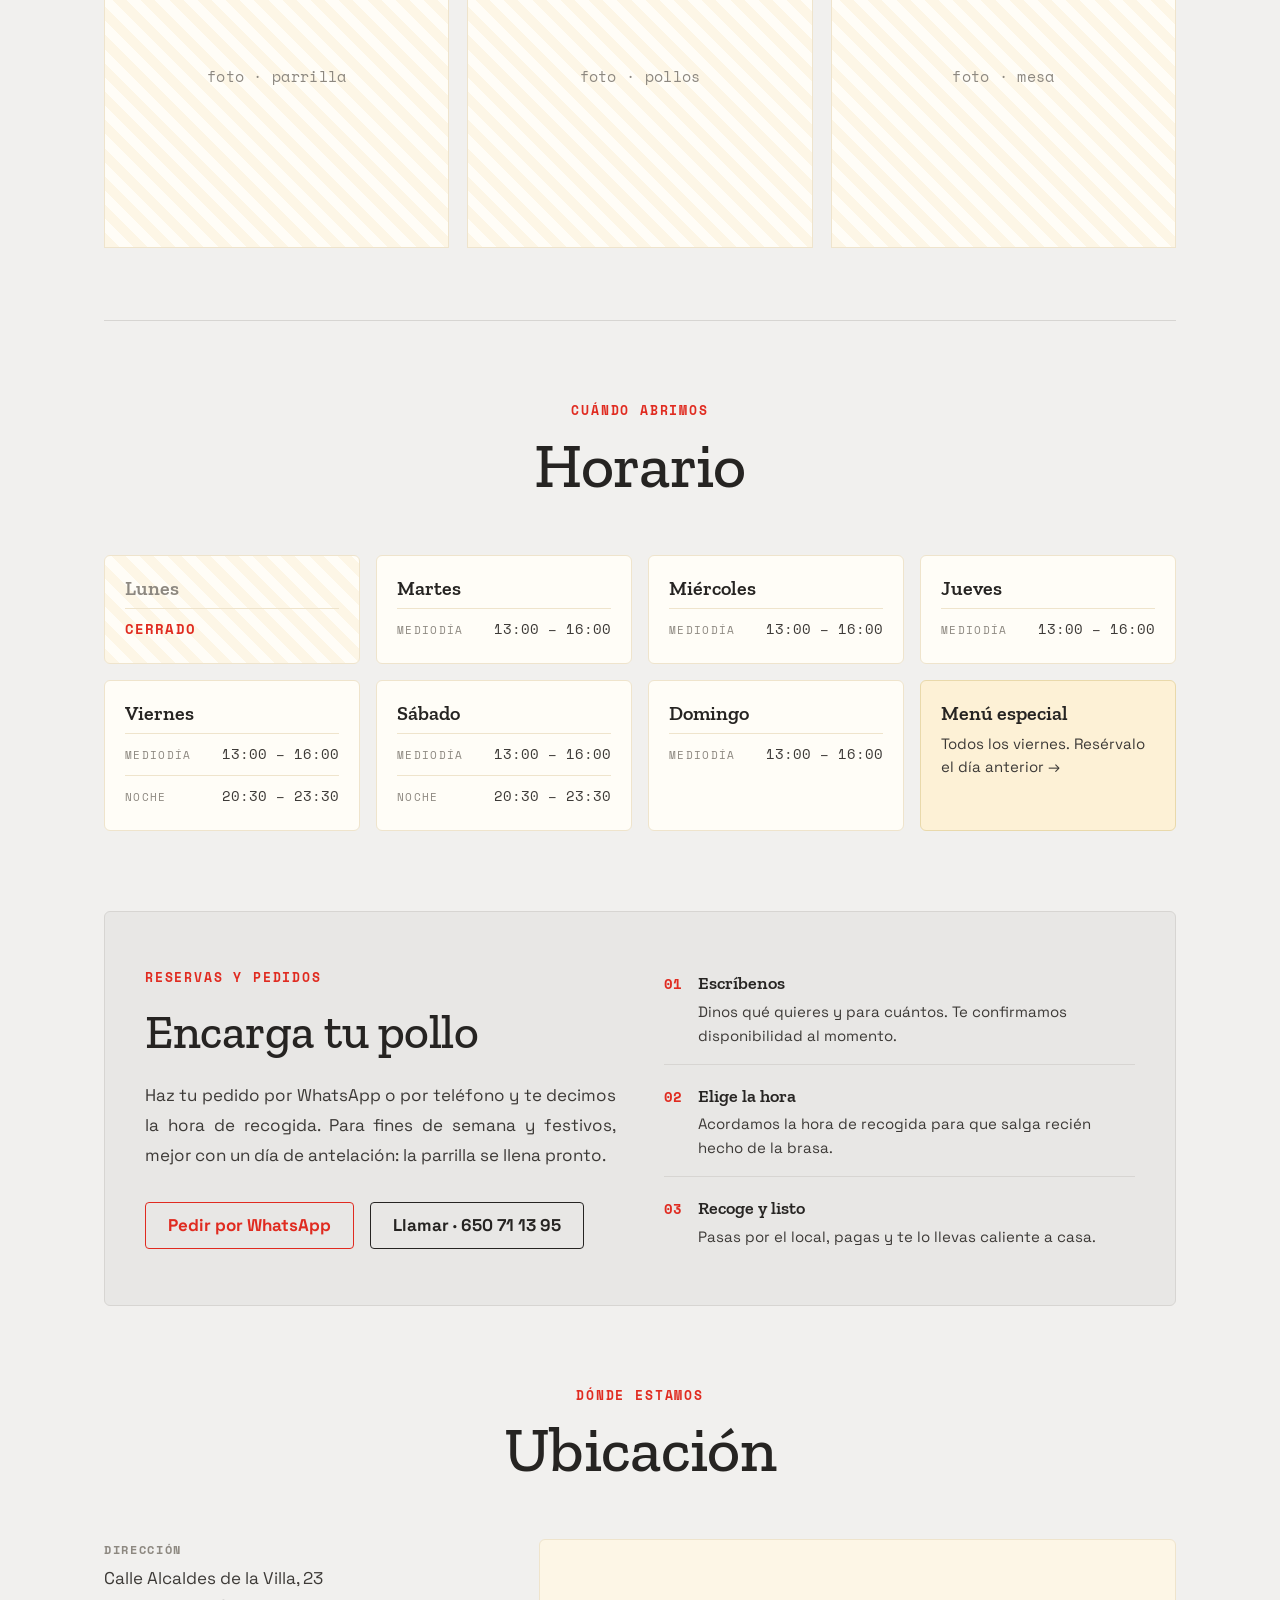
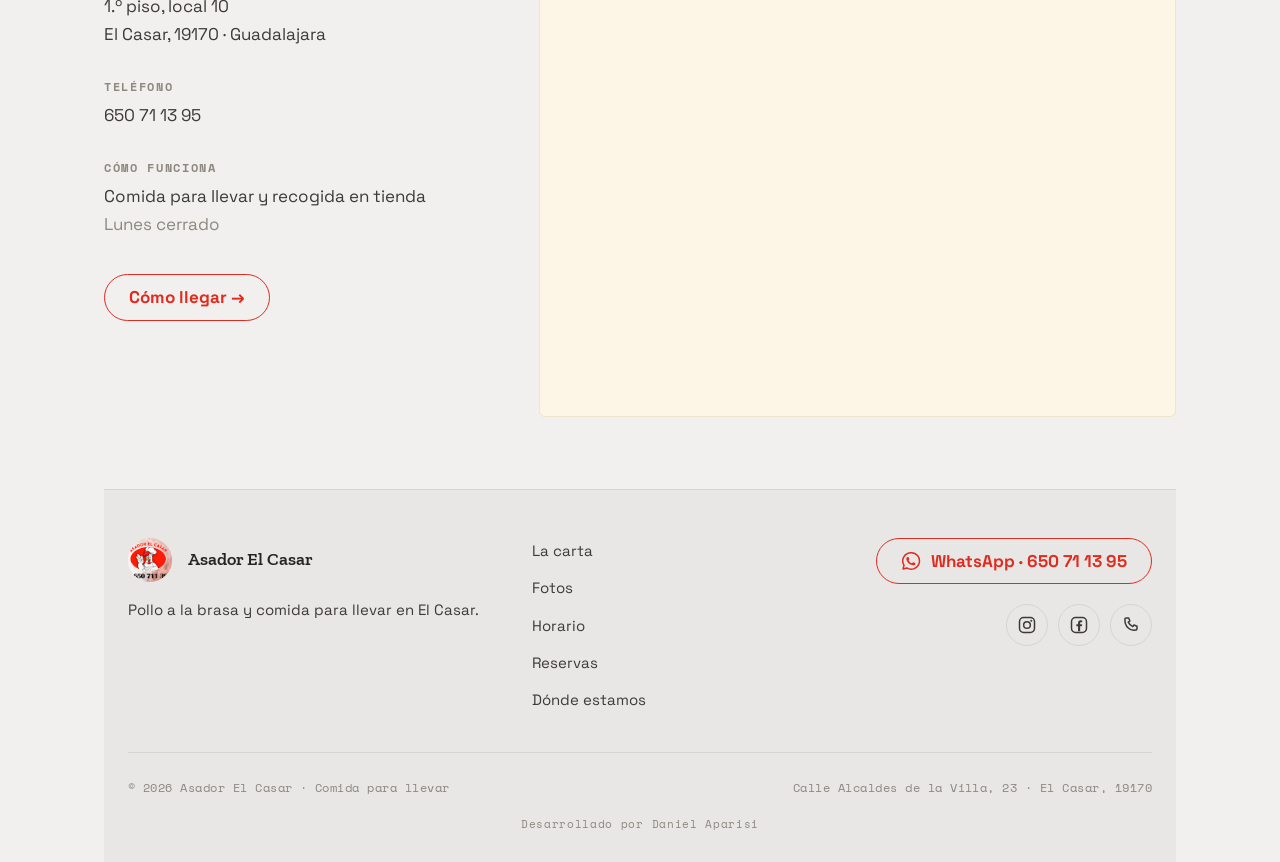
==== commit 7d3d370f: "adding recongnize" ====
--- a/index.html
+++ b/index.html
@@ -304,6 +304,10 @@
                 <p class="footer__legal">Calle Alcaldes de la Villa, 23 · El Casar, 19170</p>
             </div>
 
+            <div class="footer__credit">
+                <span class="footer__credit-text">Desarrollado por Daniel Aparisi</span>
+            </div>
+
         </footer>
 
     </div>
--- a/styles.css
+++ b/styles.css
@@ -616,6 +616,19 @@
     color: var(--ink-mute);
 }
 
+.footer__credit {
+    display: flex;
+    justify-content: center;
+    padding-top: 1rem;
+}
+
+.footer__credit-text {
+    font-family: var(--font-mono);
+    font-size: 0.7rem;
+    letter-spacing: 0.06em;
+    color: var(--ink-mute);
+}
+
 /* ============================================================
    Adaptable
    ============================================================ */
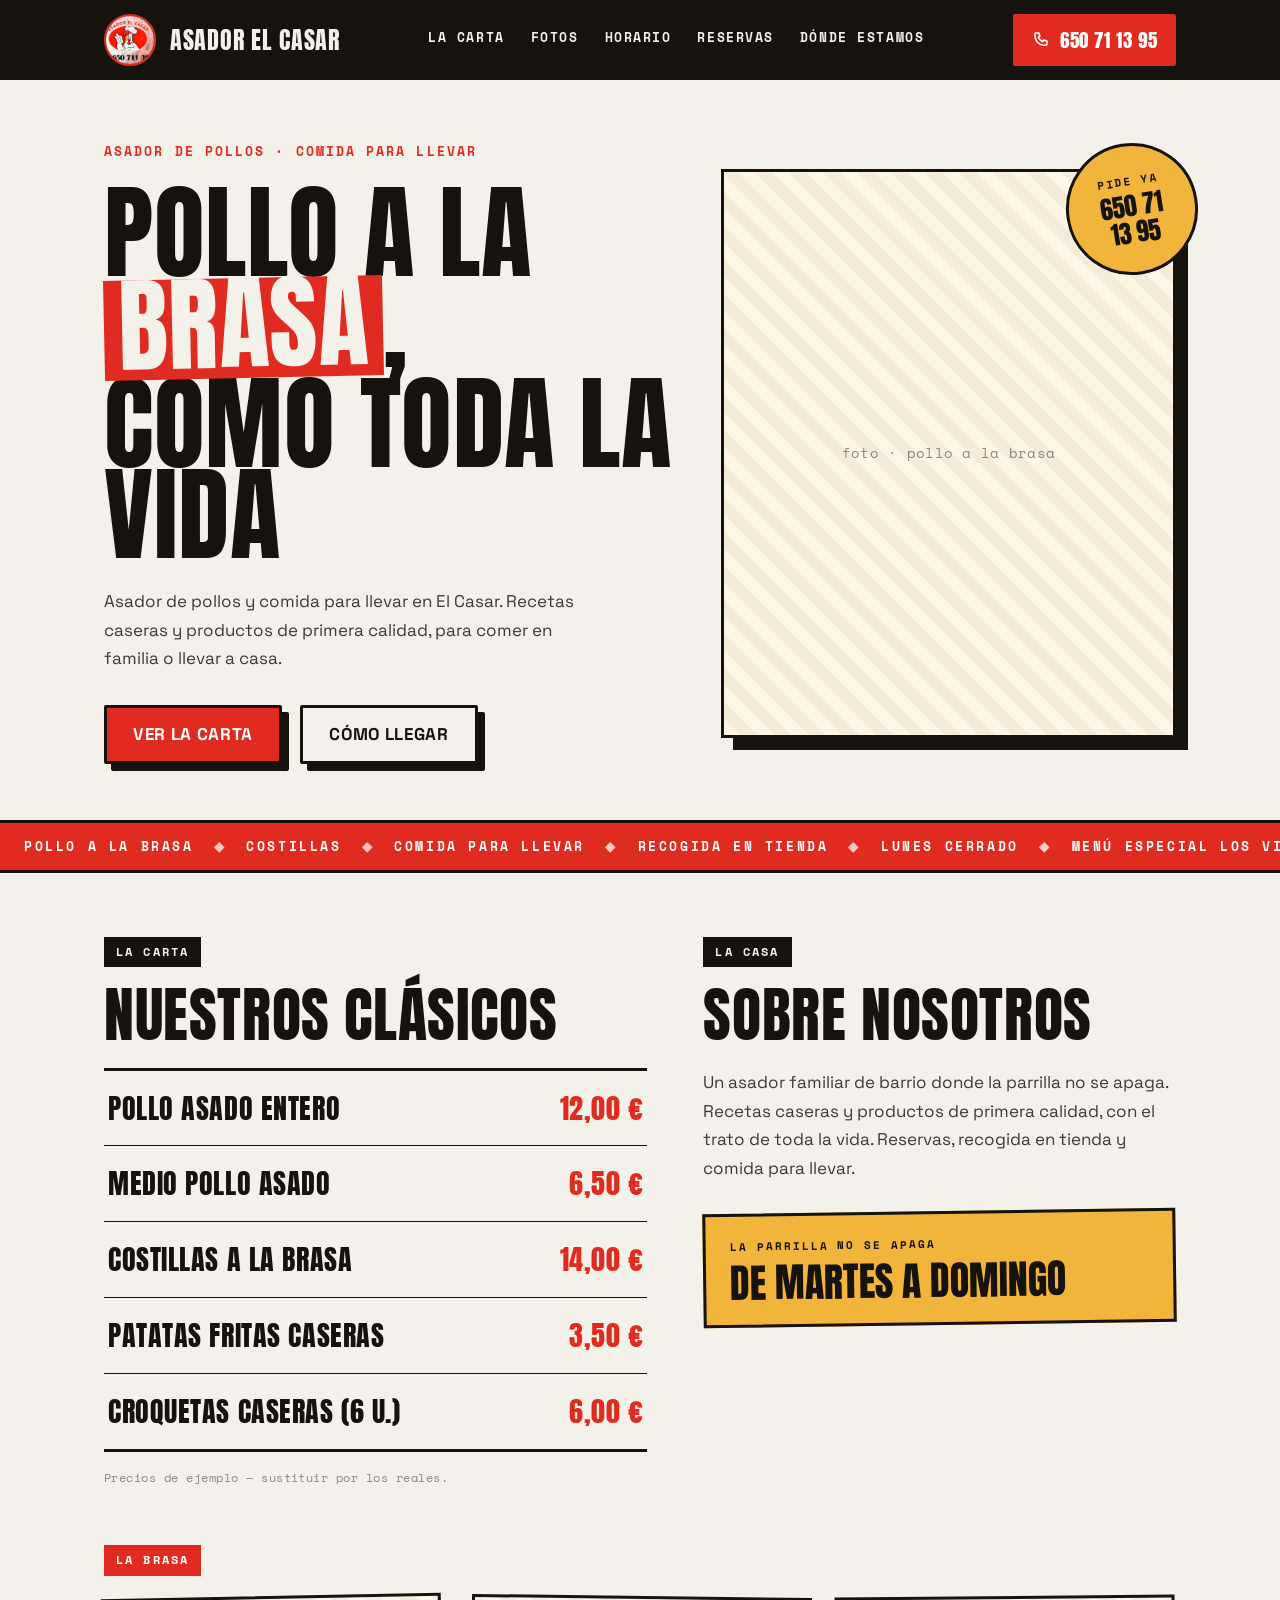
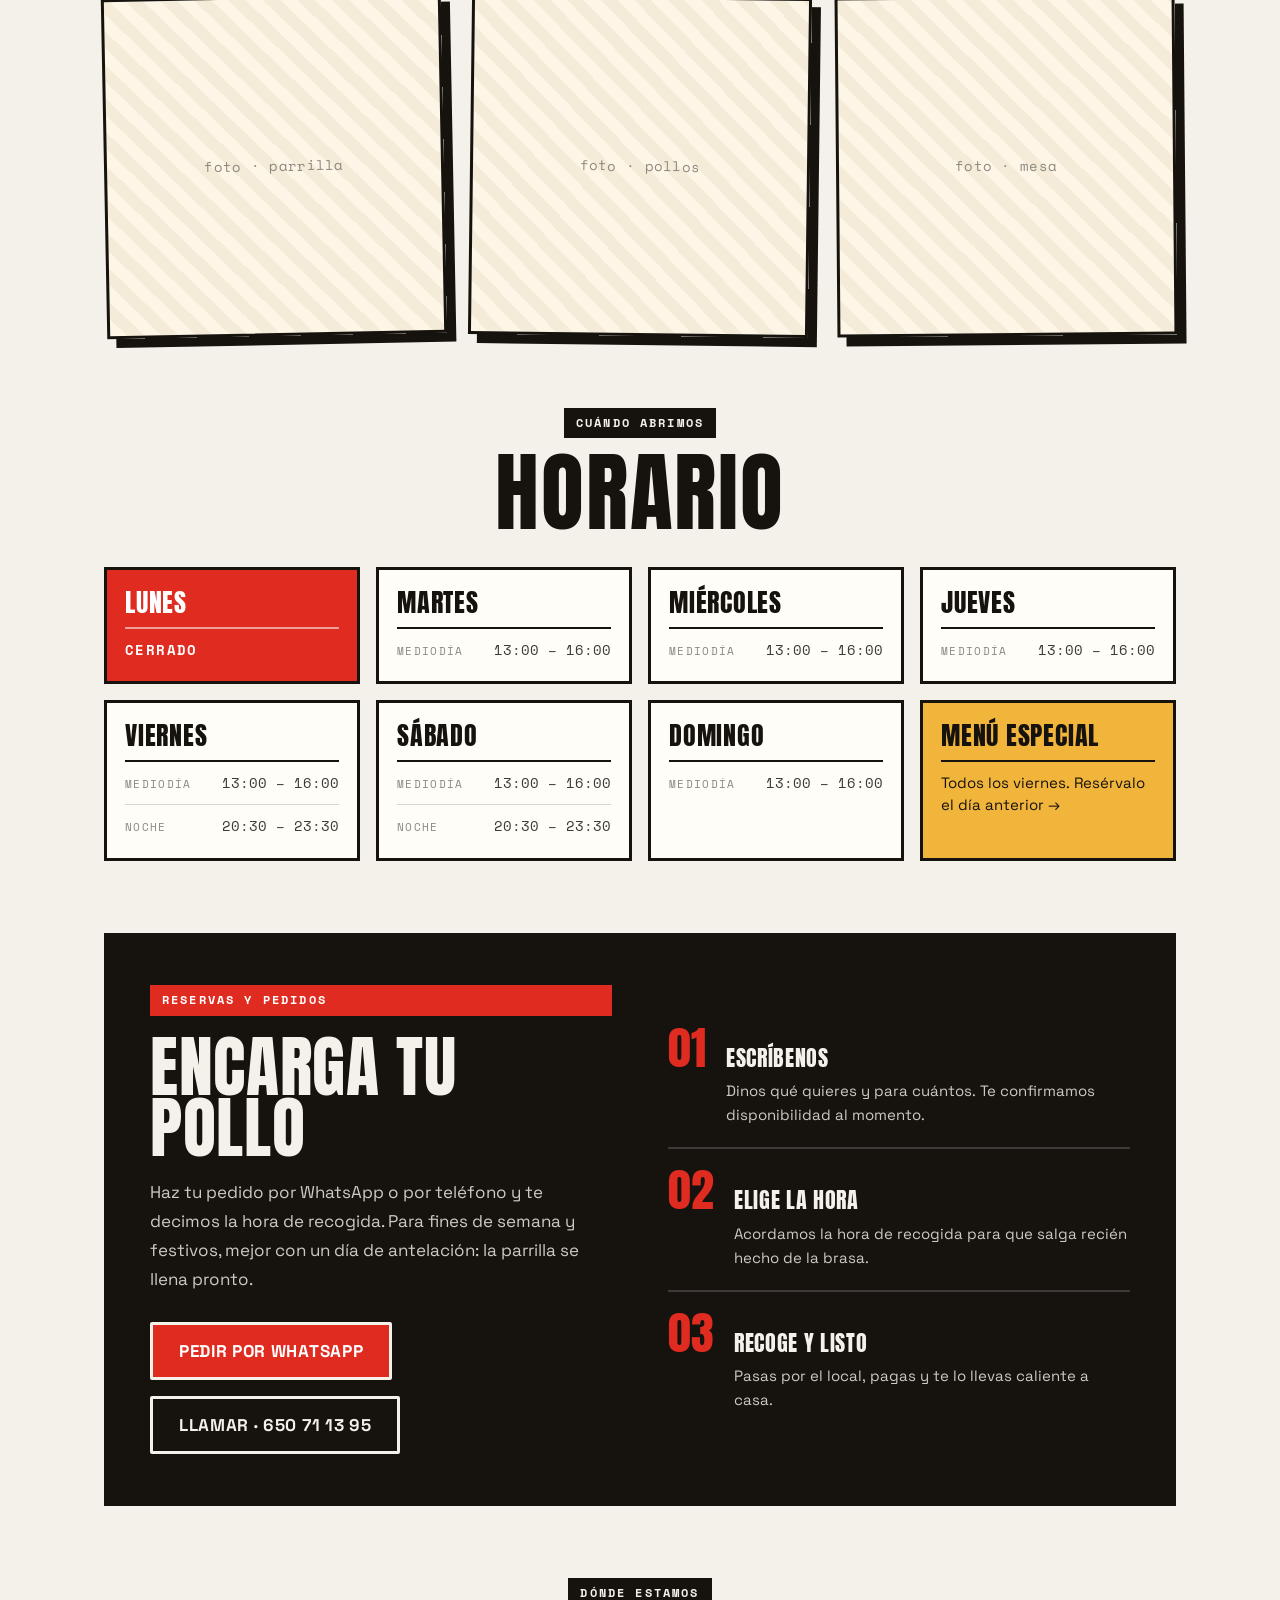
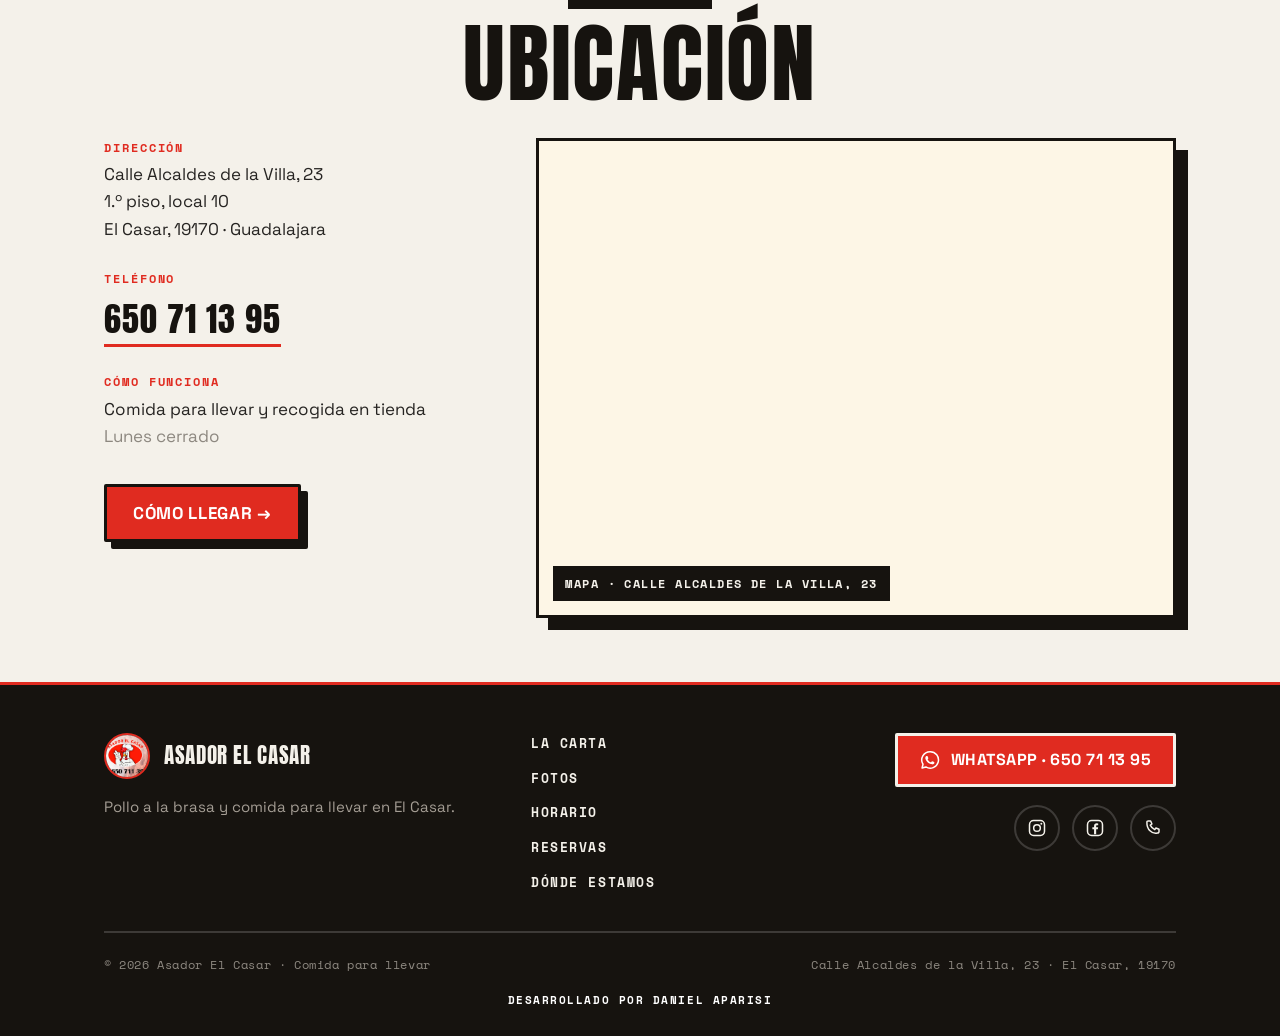
==== commit 9f0f38c3: "changing styles" ====
--- a/index.html
+++ b/index.html
@@ -6,15 +6,15 @@
     <title>Asador El Casar</title>
     <link rel="preconnect" href="https://fonts.googleapis.com">
     <link rel="preconnect" href="https://fonts.gstatic.com" crossorigin>
-    <link href="https://fonts.googleapis.com/css2?family=Zilla+Slab:wght@400;500;600&family=Space+Grotesk:wght@400;500;700&family=Space+Mono:wght@400;700&display=swap" rel="stylesheet">
+    <link href="https://fonts.googleapis.com/css2?family=Anton&family=Space+Grotesk:wght@400;500;700&family=Space+Mono:wght@400;700&display=swap" rel="stylesheet">
     <link rel="stylesheet" href="styles.css">
 </head>
 <body>
 
-    <div class="page">
-
-        <!-- ============ Cabecera ============ -->
-        <header class="header">
+    <!-- ============ Cabecera (banda negra a todo el ancho) ============ -->
+    <header class="topbar">
+        <div class="topbar__inner">
+
             <a class="brand" href="#">
                 <img class="brand__logo" src="logoAsadir.jpg" alt="Logo Asador El Casar">
                 <span class="brand__name">Asador El Casar</span>
@@ -27,34 +27,76 @@
                 <a href="#reservas">Reservas</a>
                 <a href="#donde-estamos">Dónde estamos</a>
             </nav>
-        </header>
-
-        <!-- ============ Hero ============ -->
+
+            <a class="topbar__phone" href="tel:+34650711395">
+                <svg class="icon" viewBox="0 0 24 24" aria-hidden="true">
+                    <path d="M6.3 3.5h2.9l1.5 3.7-2 1.4a11.5 11.5 0 0 0 5.4 5.4l1.4-2 3.7 1.5v2.9a1.6 1.6 0 0 1-1.8 1.6C10.6 19.6 4.4 13.4 4.7 5.3A1.6 1.6 0 0 1 6.3 3.5Z"
+                          fill="none" stroke="currentColor" stroke-width="1.9"
+                          stroke-linejoin="round"/>
+                </svg>
+                <span>650 71 13 95</span>
+            </a>
+
+        </div>
+    </header>
+
+    <!-- ============ Hero ============ -->
+    <div class="page">
         <section class="hero">
+
             <div class="hero__text">
                 <p class="eyebrow">Asador de pollos · Comida para llevar</p>
-                <h1 class="hero__title">Pollo a la brasa,<br>como toda la vida</h1>
+
+                <h1 class="hero__title">
+                    Pollo a la <span class="knock">brasa</span>,<br>como toda la vida
+                </h1>
+
                 <p class="lead">
                     Asador de pollos y comida para llevar en El Casar. Recetas caseras y
                     productos de primera calidad, para comer en familia o llevar a casa.
                 </p>
+
                 <div class="hero__actions">
                     <a class="btn btn--red" href="#la-carta">Ver la carta</a>
-                    <a class="btn btn--dark" href="#donde-estamos">Cómo llegar</a>
-                </div>
-            </div>
-
-            <div class="photo photo--hero">
-                <span>foto · pollo a la brasa</span>
-            </div>
-        </section>
+                    <a class="btn btn--paper" href="#donde-estamos">Cómo llegar</a>
+                </div>
+            </div>
+
+            <div class="hero__media">
+                <div class="photo photo--hero">
+                    <span>foto · pollo a la brasa</span>
+                </div>
+
+                <a class="badge" href="tel:+34650711395">
+                    <span class="badge__label">Pide ya</span>
+                    <span class="badge__number">650 71</span>
+                    <span class="badge__number">13 95</span>
+                </a>
+            </div>
+
+        </section>
+    </div>
+
+    <!-- ============ Banda roja ============ -->
+    <div class="ticker">
+        <span>Pollo a la brasa</span><span class="ticker__sep">◆</span>
+        <span>Costillas</span><span class="ticker__sep">◆</span>
+        <span>Comida para llevar</span><span class="ticker__sep">◆</span>
+        <span>Recogida en tienda</span><span class="ticker__sep">◆</span>
+        <span>Lunes cerrado</span><span class="ticker__sep">◆</span>
+        <span>Menú especial los viernes</span><span class="ticker__sep">◆</span>
+        <span>Pollo a la brasa</span><span class="ticker__sep">◆</span>
+        <span>Costillas</span>
+    </div>
+
+    <div class="page">
 
         <!-- ============ Carta + Nosotros ============ -->
         <section class="columns">
 
             <div id="la-carta">
-                <p class="eyebrow">La carta</p>
-                <h2>Nuestros clásicos</h2>
+                <p class="tag">La carta</p>
+                <h2 class="columns__title">Nuestros clásicos</h2>
 
                 <ul class="menu">
                     <li><span class="menu__name">Pollo asado entero</span><span class="menu__price">12,00 €</span></li>
@@ -68,22 +110,25 @@
             </div>
 
             <div id="nosotros">
-                <p class="eyebrow">La casa</p>
-                <h2>Sobre nosotros</h2>
+                <p class="tag">La casa</p>
+                <h2 class="columns__title">Sobre nosotros</h2>
                 <p class="lead">
                     Un asador familiar de barrio donde la parrilla no se apaga. Recetas
                     caseras y productos de primera calidad, con el trato de toda la vida.
                     Reservas, recogida en tienda y comida para llevar.
                 </p>
-            </div>
-
-        </section>
-
-        <hr class="rule">
+
+                <div class="shout">
+                    <span class="shout__label">La parrilla no se apaga</span>
+                    <span class="shout__text">De martes a domingo</span>
+                </div>
+            </div>
+
+        </section>
 
         <!-- ============ Galería ============ -->
         <section id="fotos" class="gallery">
-            <p class="eyebrow">La brasa</p>
+            <p class="tag tag--red">La brasa</p>
             <div class="gallery__grid">
                 <div class="photo"><span>foto · parrilla</span></div>
                 <div class="photo"><span>foto · pollos</span></div>
@@ -95,7 +140,7 @@
         <section id="horario" class="hours">
 
             <div class="section__head">
-                <p class="eyebrow">Cuándo abrimos</p>
+                <p class="tag">Cuándo abrimos</p>
                 <h2 class="section__title">Horario</h2>
             </div>
 
@@ -150,17 +195,17 @@
         <section id="reservas" class="orders">
 
             <div class="orders__text">
-                <p class="eyebrow">Reservas y pedidos</p>
-                <h2 class="section__title section__title--left">Encarga tu pollo</h2>
-                <p class="lead">
+                <p class="tag tag--red">Reservas y pedidos</p>
+                <h2 class="orders__title">Encarga tu pollo</h2>
+                <p class="lead lead--invert">
                     Haz tu pedido por WhatsApp o por teléfono y te decimos la hora de
                     recogida. Para fines de semana y festivos, mejor con un día de
                     antelación: la parrilla se llena pronto.
                 </p>
 
                 <div class="orders__actions">
-                    <a class="btn btn--red" href="https://wa.me/34650711395">Pedir por WhatsApp</a>
-                    <a class="btn btn--dark" href="tel:+34650711395">Llamar · 650 71 13 95</a>
+                    <a class="btn btn--red btn--onDark" href="https://wa.me/34650711395">Pedir por WhatsApp</a>
+                    <a class="btn btn--ghost" href="tel:+34650711395">Llamar · 650 71 13 95</a>
                 </div>
             </div>
 
@@ -188,7 +233,7 @@
         <section id="donde-estamos" class="location">
 
             <div class="section__head">
-                <p class="eyebrow">Dónde estamos</p>
+                <p class="tag">Dónde estamos</p>
                 <h2 class="section__title">Ubicación</h2>
             </div>
 
@@ -205,7 +250,7 @@
                     <div class="info">
                         <p class="info__label">Teléfono</p>
                         <p class="info__value">
-                            <a class="link" href="tel:+34650711395">650 71 13 95</a>
+                            <a class="phone" href="tel:+34650711395">650 71 13 95</a>
                         </p>
                     </div>
 
@@ -227,13 +272,17 @@
                         loading="lazy"
                         referrerpolicy="no-referrer-when-downgrade"
                         allowfullscreen></iframe>
-                </div>
-
-            </div>
-        </section>
-
-        <!-- ============ Pie ============ -->
-        <footer class="footer">
+                    <span class="location__stamp">Mapa · Calle Alcaldes de la Villa, 23</span>
+                </div>
+
+            </div>
+        </section>
+
+    </div>
+
+    <!-- ============ Pie (banda negra a todo el ancho) ============ -->
+    <footer class="footer">
+        <div class="footer__inner">
 
             <div class="footer__top">
 
@@ -254,7 +303,7 @@
                 </nav>
 
                 <div class="footer__contact">
-                    <a class="btn btn--red footer__whatsapp" href="https://wa.me/34650711395">
+                    <a class="btn btn--red btn--onDark footer__whatsapp" href="https://wa.me/34650711395">
                         <svg class="icon" viewBox="0 0 24 24" aria-hidden="true">
                             <path d="M12.04 2A9.9 9.9 0 0 0 3.6 17.1L2.5 21.5l4.55-1.19A9.9 9.9 0 1 0 12.04 2Z"
                                   fill="none" stroke="currentColor" stroke-width="1.8"
@@ -308,9 +357,8 @@
                 <span class="footer__credit-text">Desarrollado por Daniel Aparisi</span>
             </div>
 
-        </footer>
-
-    </div>
+        </div>
+    </footer>
 
 </body>
 </html>
--- a/styles.css
+++ b/styles.css
@@ -1,23 +1,30 @@
 /* ============================================================
    Asador El Casar — hoja de estilos única (HTML + CSS, sin JS)
+   Dirección visual: cartel de barrio.
+   Bloques planos, bordes gruesos, sombra dura y titulares grandes.
    ============================================================ */
 
 :root {
-    --bg:            #f1f0ee;   /* fondo de página */
-    --band:          #e8e7e5;   /* bandas: aviso y pie */
-    --ink:          #262422;    /* texto principal */
+    --bg:            #f4f1ea;   /* papel cálido */
+    --ink:           #16130f;   /* negro de los bloques y los bordes */
     --ink-soft:      #3d3a37;   /* párrafos */
     --ink-mute:      #8d8880;   /* notas y placeholders */
-    --red:           #e02b20;   /* acento */
-    --line:          #d7d5d2;   /* hairlines */
-    --cream:         #fdf6e6;   /* relleno de fotos */
-    --cream-alt:     #fffdf7;
-    --cream-line:    #efe4cc;
-    --pill:          #fdf1d6;
-
-    --font-title: "Zilla Slab", "Roboto Slab", Rockwell, Georgia, serif;
+    --red:           #e02b20;   /* acento principal (el del logo) */
+    --red-dark:      #b31f16;   /* hover del rojo */
+    --amber:         #f2b53c;   /* acento secundario: destacados */
+    --line:          #d7d5d2;   /* hairlines sobre papel */
+    --line-dark:     #3d3a37;   /* hairlines sobre negro */
+    --cream:         #fdf6e6;   /* trama de los huecos de foto */
+    --cream-alt:     #f4ecd8;
+    --card:          #fffdf7;   /* fondo de las fichas de horario */
+    --on-dark:       #cfc9c1;   /* texto sobre negro */
+
+    --font-title: Anton, Haettenschweiler, "Arial Narrow Bold", Impact, sans-serif;
     --font-body:  "Space Grotesk", "Helvetica Neue", Arial, sans-serif;
     --font-mono:  "Space Mono", "SFMono-Regular", Consolas, monospace;
+
+    --border: 3px solid var(--ink);
+    --shadow: 7px 7px 0 var(--ink);
 
     --gutter: 3rem;
 }
@@ -26,27 +33,27 @@
 *::before,
 *::after { box-sizing: border-box; }
 
-html { 
+html {
     -webkit-text-size-adjust: 100%;
-    scroll-behavior: smooth; 
+    scroll-behavior: smooth;
 }
 
 body {
     margin: 0;
     background: var(--bg);
-    color: var(--ink);
+    color: #262422;
     font-family: var(--font-body);
     font-size: 1.0625rem;      /* 17px */
-    line-height: 1.75;
+    line-height: 1.6;
     -webkit-font-smoothing: antialiased;
-   
 }
 
 img { max-width: 100%; display: block; }
 
 a { color: inherit; text-decoration: none; }
 
-/* Contenedor central: todo el contenido vive dentro de 1120px */
+/* Contenedor central: el contenido vive dentro de 1120px.
+   Las bandas a todo el ancho (cabecera, banda roja, pie) quedan fuera. */
 .page {
     max-width: 1120px;
     margin: 0 auto;
@@ -55,254 +62,459 @@
 
 /* ---------- Piezas reutilizables ---------- */
 
-/* Etiquetas rojas en versalitas espaciadas */
+/* Etiqueta roja en mono, para el arranque de sección */
 .eyebrow {
     margin: 0 0 1.25rem;
     font-family: var(--font-mono);
     font-size: 0.8125rem;       /* 13px */
     font-weight: 700;
-    letter-spacing: 0.14em;
+    letter-spacing: 0.16em;
     text-transform: uppercase;
     color: var(--red);
     line-height: 1.4;
 }
 
-/* Botones y enlace-botón */
+/* Etiqueta en bloque: mono en versalitas sobre fondo plano */
+.tag {
+    display: inline-block;
+    margin: 0 0 1.25rem;
+    padding: 0.4375rem 0.75rem;
+    background: var(--ink);
+    color: var(--bg);
+    font-family: var(--font-mono);
+    font-size: 0.75rem;         /* 12px */
+    font-weight: 700;
+    letter-spacing: 0.18em;
+    text-transform: uppercase;
+    line-height: 1.4;
+}
+
+.tag--red { background: var(--red); color: #fff; }
+
+/* Botones: bloque plano con borde grueso y sombra dura */
 .btn {
-    display: inline-block;
-    padding: 0.75rem 1.375rem;
-    border: 1.5px solid currentColor;
-    border-radius: 4px;
+    display: inline-flex;
+    align-items: center;
+    justify-content: center;
+    padding: 1rem 1.625rem;
+    border: var(--border);
+    border-radius: 2px;
+    box-shadow: var(--shadow);
     font-family: var(--font-body);
     font-size: 1.0625rem;
     font-weight: 700;
+    letter-spacing: 0.04em;
+    text-transform: uppercase;
     line-height: 1.2;
     white-space: nowrap;
-    transition: background-color 0.15s ease, color 0.15s ease;
-}
-
-.btn--dark { color: var(--ink); }
-.btn--dark:hover { background: var(--ink); color: var(--bg); }
-
-.btn--red { color: var(--red); }
-.btn--red:hover { background: var(--red); color: #fff; }
-
-/* Marcos de foto con relleno de rayas diagonales */
+    transition: transform 0.12s ease, box-shadow 0.12s ease,
+                background-color 0.15s ease, color 0.15s ease;
+}
+
+/* Al pulsar, el bloque "cae" sobre su sombra */
+.btn:active {
+    transform: translate(4px, 4px);
+    box-shadow: 3px 3px 0 var(--ink);
+}
+
+.btn--red { background: var(--red); color: #fff; }
+.btn--red:hover { background: var(--red-dark); }
+
+.btn--paper { background: var(--bg); color: var(--ink); }
+.btn--paper:hover { background: var(--ink); color: var(--bg); }
+
+/* Variantes sobre fondo negro: el borde pasa a ser claro y no lleva sombra */
+.btn--onDark {
+    border-color: var(--bg);
+    box-shadow: none;
+}
+
+.btn--ghost {
+    background: transparent;
+    color: var(--bg);
+    border-color: var(--bg);
+    box-shadow: none;
+}
+
+.btn--ghost:hover { background: var(--bg); color: var(--ink); }
+
+.btn--onDark:active,
+.btn--ghost:active { transform: none; box-shadow: none; }
+
+/* Dentro de columnas flex, el hueco lo pone el gap: la etiqueta no suma margen */
+.hero__text .eyebrow,
+.orders__text .tag,
+.hero__text .tag { margin-bottom: 0; }
+
+/* Marcos de foto: trama diagonal dentro de un marco negro con sombra */
 .photo {
     position: relative;
     display: flex;
     align-items: center;
     justify-content: center;
-    border: 1px solid var(--cream-line);
+    border: var(--border);
+    box-shadow: 9px 9px 0 var(--ink);
     background-image: repeating-linear-gradient(
         45deg,
-        var(--cream) 0 10px,
-        var(--cream-alt) 10px 20px
+        var(--cream) 0 12px,
+        var(--cream-alt) 12px 24px
     );
 }
 
 .photo span {
     font-family: var(--font-mono);
-    font-size: 0.9375rem;
+    font-size: 0.875rem;
     letter-spacing: 0.02em;
     color: var(--ink-mute);
 }
 
-/* Párrafos largos: justificados como en el diseño */
 .lead {
     margin: 0;
     max-width: 30rem;
     color: var(--ink-soft);
-    text-align: justify;
-}
+    line-height: 1.7;
+    text-wrap: pretty;
+}
+
+.lead--invert { color: var(--on-dark); }
 
 h1, h2 {
     font-family: var(--font-title);
-    font-weight: 500;
+    font-weight: 400;
     color: var(--ink);
-    letter-spacing: -0.01em;
-}
-
-.rule {
-    height: 0;
-    margin: 4.5rem 0 3rem;
-    border: 0;
-    border-top: 1px solid var(--line);
+    text-transform: uppercase;
+    letter-spacing: 0.01em;
+}
+
+/* Palabra recortada en blanco sobre bloque rojo */
+.knock {
+    display: inline-block;
+    padding: 0 0.875rem 0.5rem;
+    background: var(--red);
+    color: var(--bg);
+    transform: rotate(-1.2deg);
 }
 
 /* ---------- Cabecera ---------- */
 
-.header {
+.topbar {
+    background: var(--ink);
+}
+
+.topbar__inner {
     display: flex;
     align-items: center;
     justify-content: space-between;
     gap: 2rem;
     flex-wrap: wrap;
-    padding: 1.75rem 0;
-    border-bottom: 1px solid var(--line);
+    max-width: 1120px;
+    margin: 0 auto;
+    padding: 0.875rem 1.5rem;
 }
 
 .brand {
     display: flex;
     align-items: center;
-    gap: 1rem;
+    gap: 0.875rem;
 }
 
 .brand__logo {
-    width: 64px;
-    height: 64px;
+    width: 52px;
+    height: 52px;
     border-radius: 50%;
+    border: 2px solid var(--red);
     object-fit: cover;
 }
 
 .brand__name {
     font-family: var(--font-title);
-    font-size: 1.375rem;        /* 22px */
-    font-weight: 600;
-    letter-spacing: -0.005em;
+    font-size: 1.5rem;          /* 24px */
+    letter-spacing: 0.03em;
+    text-transform: uppercase;
+    color: var(--bg);
 }
 
 .nav {
     display: flex;
     align-items: center;
-    gap: 2rem;
+    gap: 1.625rem;
     flex-wrap: wrap;
-}
-
-.nav > a:not(.btn) {
-    color: var(--ink);
-    padding-bottom: 2px;
-    border-bottom: 1.5px solid transparent;
-}
-
-.nav > a:not(.btn):hover { border-bottom-color: var(--red); }
+    font-family: var(--font-mono);
+    font-size: 0.8125rem;
+    font-weight: 700;
+    letter-spacing: 0.12em;
+    text-transform: uppercase;
+}
+
+.nav a {
+    color: var(--bg);
+    padding-bottom: 3px;
+    border-bottom: 2px solid transparent;
+    transition: border-color 0.15s ease, color 0.15s ease;
+}
+
+.nav a:hover {
+    color: #fff;
+    border-bottom-color: var(--red);
+}
+
+/* Teléfono siempre a la vista, en rojo */
+.topbar__phone {
+    display: inline-flex;
+    align-items: center;
+    gap: 0.5625rem;
+    padding: 0.6875rem 1.125rem;
+    background: var(--red);
+    color: #fff;
+    border-radius: 2px;
+    transition: background-color 0.15s ease;
+}
+
+.topbar__phone:hover { background: var(--red-dark); }
+
+.topbar__phone span {
+    font-family: var(--font-title);
+    font-size: 1.1875rem;
+    letter-spacing: 0.05em;
+}
 
 /* ---------- Hero ---------- */
 
 .hero {
     display: grid;
-    grid-template-columns: 1fr 1fr;
+    grid-template-columns: 1.25fr 1fr;
     gap: var(--gutter);
     align-items: center;
-    padding: 3.25rem 0;
+    padding: 3.875rem 0 3.5rem;
+}
+
+.hero__text {
+    display: flex;
+    flex-direction: column;
+    gap: 1.625rem;
 }
 
 .hero__title {
+    margin: 0;
+    font-size: 6.5rem;          /* 104px */
+    line-height: 0.88;
+    letter-spacing: 0.005em;
+}
+
+.hero__actions {
+    display: flex;
+    gap: 1.125rem;
+    flex-wrap: wrap;
+    margin-top: 0.375rem;
+}
+
+.hero__media { position: relative; }
+
+.photo--hero {
+    aspect-ratio: 4 / 5;
+    box-shadow: 12px 12px 0 var(--ink);
+}
+
+/* Chapa ámbar con el teléfono, encima de la foto */
+.badge {
+    position: absolute;
+    top: -1.625rem;
+    right: -1.375rem;
+    display: flex;
+    flex-direction: column;
+    align-items: center;
+    justify-content: center;
+    gap: 2px;
+    width: 132px;
+    height: 132px;
+    border-radius: 50%;
+    background: var(--amber);
+    border: var(--border);
+    color: var(--ink);
+    transform: rotate(-9deg);
+    transition: transform 0.15s ease;
+}
+
+.badge:hover { transform: rotate(-9deg) scale(1.04); }
+
+.badge__label {
+    font-family: var(--font-mono);
+    font-size: 0.6875rem;
+    font-weight: 700;
+    letter-spacing: 0.16em;
+    text-transform: uppercase;
+}
+
+.badge__number {
+    font-family: var(--font-title);
+    font-size: 1.5625rem;
+    line-height: 1;
+}
+
+/* ---------- Banda roja ---------- */
+
+.ticker {
+    display: flex;
+    align-items: center;
+    gap: 1.25rem;
+    overflow: hidden;
+    padding: 0.8125rem 1.5rem;
+    background: var(--red);
+    border-top: var(--border);
+    border-bottom: var(--border);
+    font-family: var(--font-mono);
+    font-size: 0.8125rem;
+    font-weight: 700;
+    letter-spacing: 0.2em;
+    text-transform: uppercase;
+    color: #fff;
+    white-space: nowrap;
+}
+
+.ticker__sep { opacity: 0.75; }
+
+/* ---------- Carta y "Sobre nosotros" ---------- */
+
+.columns {
+    display: grid;
+    grid-template-columns: 1.15fr 1fr;
+    gap: 3.5rem;
+    padding: 4rem 0 0;
+}
+
+.columns__title {
     margin: 0 0 1.5rem;
     font-size: 3.75rem;         /* 60px */
-    line-height: 1.08;
-}
-
-.hero__actions {
-    display: flex;
-    gap: 1rem;
-    flex-wrap: wrap;
-    margin-top: 2.5rem;
-}
-
-.photo--hero { aspect-ratio: 4 / 5; }
-
-/* ---------- Carta y "Sobre nosotros" ---------- */
-
-.columns {
-    display: grid;
-    grid-template-columns: 1fr 1fr;
-    gap: var(--gutter);
-    padding: 3.25rem 0 0;
-}
-
-.columns h2 {
-    margin: 0 0 1.75rem;
-    font-size: 2.25rem;         /* 36px */
-    line-height: 1.2;
+    line-height: 0.94;
 }
 
 .menu {
     margin: 0;
     padding: 0;
     list-style: none;
-    border-top: 1px solid var(--line);
+    border-top: var(--border);
 }
 
 .menu li {
     display: flex;
     align-items: baseline;
     justify-content: space-between;
-    gap: 1.5rem;
-    padding: 0.75rem 0.75rem;
-    border-bottom: 1px solid var(--line);
-}
-
-.menu__name { color: var(--ink); }
-.menu__price { color: var(--ink); white-space: nowrap; }
+    gap: 1.125rem;
+    padding: 0.9375rem 0.25rem;
+    border-bottom: 1.5px solid var(--ink);
+}
+
+.menu li:last-child { border-bottom: var(--border); }
+
+.menu__name,
+.menu__price {
+    font-family: var(--font-title);
+    font-size: 1.75rem;         /* 28px */
+    letter-spacing: 0.02em;
+    text-transform: uppercase;
+    color: var(--ink);
+}
+
+.menu__price { color: var(--red); white-space: nowrap; }
 
 .note {
-    margin: 1.25rem 0.75rem 0;
-    font-size: 0.8125rem;
+    margin: 1rem 0 0;
+    font-family: var(--font-mono);
+    font-size: 0.75rem;
+    letter-spacing: 0.04em;
     color: var(--ink-mute);
 }
 
+/* Bloque ámbar de refuerzo */
+.shout {
+    display: flex;
+    flex-direction: column;
+    gap: 0.375rem;
+    margin-top: 1.75rem;
+    padding: 1.375rem 1.5rem;
+    background: var(--amber);
+    border: var(--border);
+    transform: rotate(-0.8deg);
+}
+
+.shout__label {
+    font-family: var(--font-mono);
+    font-size: 0.6875rem;
+    font-weight: 700;
+    letter-spacing: 0.18em;
+    text-transform: uppercase;
+    color: var(--ink);
+}
+
+.shout__text {
+    font-family: var(--font-title);
+    font-size: 2.5rem;
+    line-height: 1;
+    text-transform: uppercase;
+    color: var(--ink);
+}
+
 /* ---------- Galería ---------- */
+
+.gallery { padding: 3.625rem 0 0; }
 
 .gallery__grid {
     display: grid;
-    grid-template-columns: repeat(3, 1fr);
-    gap: 1.125rem;
+    grid-template-columns: repeat(3, minmax(0, 1fr));
+    gap: 1.625rem;
 }
 
 .gallery__grid .photo { aspect-ratio: 1 / 1; }
 
+/* Ligera rotación para que la retícula no quede rígida */
+.gallery__grid .photo:nth-child(1) { transform: rotate(-1.1deg); }
+.gallery__grid .photo:nth-child(2) { transform: rotate(0.7deg); }
+.gallery__grid .photo:nth-child(3) { transform: rotate(-0.5deg); }
+
 /* ---------- Cabeceras de sección centradas ---------- */
 
 .section__head {
-    text-align: center;
-    margin-bottom: 3.5rem;
-}
-
-.section__head .eyebrow { margin-bottom: 0.75rem; }
+    display: flex;
+    flex-direction: column;
+    align-items: center;
+    margin-bottom: 2.125rem;
+}
+
+.section__head .tag { margin-bottom: 0.875rem; }
 
 .section__title {
     margin: 0;
-    font-size: 4rem;            /* 64px */
-    line-height: 1.05;
-}
-
-.section__title--left {
-    margin: 0 0 1.5rem;
-    font-size: 3rem;
-    text-align: left;
+    font-size: 5.5rem;          /* 88px */
+    line-height: 0.92;
+    letter-spacing: 0.02em;
 }
 
 /* ---------- Horario ---------- */
 
-.hours {
-    padding: 5rem 0 0;
-    border-top: 1px solid var(--line);
-    margin-top: 4.5rem;
-}
+.hours { padding: 4.5rem 0 0; }
 
 .hours__grid {
     display: grid;
-    grid-template-columns: repeat(4, 1fr);
+    grid-template-columns: repeat(4, minmax(0, 1fr));
     gap: 1rem;
 }
 
 .day {
     display: flex;
     flex-direction: column;
-    gap: 0.5rem;
-    padding: 1.25rem 1.25rem 1.375rem;
-    border: 1px solid var(--cream-line);
-    border-radius: 6px;
-    background: var(--cream-alt);
+    gap: 0.625rem;
+    padding: 1.125rem 1.125rem 1.25rem;
+    border: var(--border);
+    background: var(--card);
 }
 
 .day__name {
     margin: 0;
     font-family: var(--font-title);
-    font-size: 1.25rem;
-    font-weight: 600;
-    line-height: 1.2;
+    font-size: 1.625rem;
+    letter-spacing: 0.03em;
+    text-transform: uppercase;
+    line-height: 1.1;
     color: var(--ink);
 }
 
@@ -311,16 +523,19 @@
     display: flex;
     align-items: baseline;
     justify-content: space-between;
-    gap: 0.75rem;
-    margin: 0;
-    padding-top: 0.5rem;
-    border-top: 1px solid var(--cream-line);
+    gap: 0.625rem;
+    margin: 0;
+    padding-top: 0.625rem;
+    border-top: 2px solid var(--ink);
     font-family: var(--font-mono);
     font-size: 0.875rem;
     color: var(--ink-soft);
     font-variant-numeric: tabular-nums;
 }
 
+/* La segunda franja del día va con línea fina, no con la gruesa */
+.day__slot + .day__slot { border-top: 1.5px solid var(--line); }
+
 .day__slot span {
     font-size: 0.6875rem;
     letter-spacing: 0.12em;
@@ -328,46 +543,38 @@
     color: var(--ink-mute);
 }
 
-/* Día cerrado: relleno rayado y acento rojo */
-.day--closed {
-    background-image: repeating-linear-gradient(
-        45deg,
-        var(--cream) 0 10px,
-        var(--cream-alt) 10px 20px
-    );
-}
-
-.day--closed .day__name { color: var(--ink-mute); }
+/* Lunes: bloque rojo recortado en blanco */
+.day--closed { background: var(--red); }
+
+.day--closed .day__name { color: #fff; }
 
 .day__state {
     margin: 0;
-    padding-top: 0.5rem;
-    border-top: 1px solid var(--cream-line);
+    padding-top: 0.625rem;
+    border-top: 2px solid rgba(255, 255, 255, 0.55);
     font-family: var(--font-mono);
     font-size: 0.875rem;
     font-weight: 700;
-    letter-spacing: 0.08em;
-    text-transform: uppercase;
-    color: var(--red);
+    letter-spacing: 0.1em;
+    text-transform: uppercase;
+    color: #fff;
 }
 
 /* Celda destacada del menú de los viernes */
 .day--note {
-    background: var(--pill);
-    border-color: #e9d9ab;
-    transition: background-color 0.15s ease, border-color 0.15s ease;
-}
-
-.day--note:hover {
-    background: var(--cream);
-    border-color: var(--red);
-}
+    background: var(--amber);
+    transition: background-color 0.15s ease;
+}
+
+.day--note:hover { background: #e5a72c; }
 
 .day__text {
     margin: 0;
+    padding-top: 0.625rem;
+    border-top: 2px solid var(--ink);
     font-size: 0.9375rem;
-    line-height: 1.5;
-    color: var(--ink-soft);
+    line-height: 1.45;
+    color: var(--ink);
 }
 
 /* ---------- Reservas y pedidos ---------- */
@@ -375,20 +582,31 @@
 .orders {
     display: grid;
     grid-template-columns: 1fr 1fr;
-    gap: var(--gutter);
-    align-items: center;
-    margin-top: 5rem;
-    padding: 3.5rem 2.5rem;
-    background: var(--band);
-    border: 1px solid var(--line);
-    border-radius: 6px;
+    gap: 3.5rem;
+    align-items: center;
+    margin-top: 4.5rem;
+    padding: 3.25rem 2.875rem;
+    background: var(--ink);
+}
+
+.orders__text {
+    display: flex;
+    flex-direction: column;
+    gap: 1.25rem;
+}
+
+.orders__title {
+    margin: 0;
+    font-size: 4.25rem;         /* 68px */
+    line-height: 0.9;
+    color: var(--bg);
 }
 
 .orders__actions {
     display: flex;
     gap: 1rem;
     flex-wrap: wrap;
-    margin-top: 2rem;
+    margin-top: 0.5rem;
 }
 
 .steps {
@@ -396,51 +614,53 @@
     padding: 0;
     list-style: none;
     display: grid;
-    gap: 1rem;
+    gap: 1.25rem;
 }
 
 .step {
     display: grid;
-    grid-template-columns: auto 1fr;
-    column-gap: 1rem;
+    grid-template-columns: auto minmax(0, 1fr);
+    column-gap: 1.25rem;
+    row-gap: 0.25rem;
     align-items: baseline;
-    padding-bottom: 1rem;
-    border-bottom: 1px solid var(--line);
+    padding-bottom: 1.25rem;
+    border-bottom: 2px solid var(--line-dark);
 }
 
 .step:last-child { padding-bottom: 0; border-bottom: 0; }
 
 .step__num {
     grid-row: 1 / span 2;
-    font-family: var(--font-mono);
-    font-size: 0.875rem;
-    font-weight: 700;
+    font-family: var(--font-title);
+    font-size: 2.875rem;
+    line-height: 0.9;
     color: var(--red);
 }
 
 .step__title {
     margin: 0;
     font-family: var(--font-title);
-    font-size: 1.125rem;
-    font-weight: 600;
-    color: var(--ink);
+    font-size: 1.375rem;
+    letter-spacing: 0.03em;
+    text-transform: uppercase;
+    color: var(--bg);
 }
 
 .step__text {
     margin: 0;
     font-size: 0.9375rem;
     line-height: 1.6;
-    color: var(--ink-soft);
+    color: var(--on-dark);
 }
 
 /* ---------- Ubicación ---------- */
 
-.location { padding: 5rem 0 4.5rem; }
+.location { padding: 4.5rem 0 4rem; }
 
 .location__body {
     display: grid;
     grid-template-columns: 0.85fr 1.4fr;
-    gap: var(--gutter);
+    gap: 2.75rem;
     align-items: start;
 }
 
@@ -448,7 +668,7 @@
 .location__info {
     display: flex;
     flex-direction: column;
-    gap: 1.75rem;
+    gap: 1.625rem;
 }
 
 .info__label {
@@ -456,34 +676,34 @@
     font-family: var(--font-mono);
     font-size: 0.75rem;         /* 12px */
     font-weight: 700;
-    letter-spacing: 0.14em;
-    text-transform: uppercase;
-    color: var(--ink-mute);
+    letter-spacing: 0.16em;
+    text-transform: uppercase;
+    color: var(--red);
 }
 
 .info__value {
     margin: 0;
-    line-height: 1.65;
-    color: var(--ink-soft);
+    line-height: 1.6;
+    color: #262422;
 }
 
 .info__value--mute { color: var(--ink-mute); }
 
-.link {
-    border-bottom: 1.5px solid transparent;
-    transition: border-color 0.15s ease, color 0.15s ease;
-}
-
-.link:hover {
-    color: var(--red);
-    border-bottom-color: var(--red);
-}
+/* El teléfono, tratado como titular */
+.phone {
+    font-family: var(--font-title);
+    font-size: 2.125rem;
+    letter-spacing: 0.03em;
+    color: var(--ink);
+    border-bottom: 3px solid var(--red);
+    transition: color 0.15s ease;
+}
+
+.phone:hover { color: var(--red); }
 
 .location__cta {
     align-self: flex-start;
     margin-top: 0.5rem;
-    border-radius: 999px;
-    padding: 0.75rem 1.5rem;
 }
 
 /* Mapa */
@@ -491,8 +711,8 @@
     position: relative;
     aspect-ratio: 4 / 3;
     overflow: hidden;
-    border: 1px solid var(--cream-line);
-    border-radius: 6px;
+    border: var(--border);
+    box-shadow: 12px 12px 0 var(--ink);
     background: var(--cream);
 }
 
@@ -504,12 +724,33 @@
     filter: saturate(0.85);
 }
 
+/* Cartelito negro sobre el mapa */
+.location__stamp {
+    position: absolute;
+    left: 0.875rem;
+    bottom: 0.875rem;
+    padding: 0.5rem 0.75rem;
+    background: var(--ink);
+    color: var(--bg);
+    font-family: var(--font-mono);
+    font-size: 0.75rem;
+    font-weight: 700;
+    letter-spacing: 0.12em;
+    text-transform: uppercase;
+    pointer-events: none;
+}
+
 /* ---------- Pie ---------- */
 
 .footer {
-    padding: 3rem 1.5rem 1.75rem;
-    background: var(--band);
-    border-top: 1px solid var(--line);
+    background: var(--ink);
+    border-top: 3px solid var(--red);
+}
+
+.footer__inner {
+    max-width: 1120px;
+    margin: 0 auto;
+    padding: 3rem 1.5rem 1.625rem;
 }
 
 .footer__top {
@@ -517,35 +758,40 @@
     grid-template-columns: 1.2fr 1fr auto;
     gap: var(--gutter);
     align-items: start;
-    padding-bottom: 2.25rem;
+    padding-bottom: 2.125rem;
 }
 
 .brand--footer .brand__logo {
-    width: 44px;
-    height: 44px;
-}
-
-.brand--footer .brand__name { font-size: 1.125rem; }
+    width: 46px;
+    height: 46px;
+}
+
+.brand--footer .brand__name { font-size: 1.3125rem; }
 
 .footer__tagline {
     margin: 1rem 0 0;
     max-width: 22rem;
     font-size: 0.9375rem;
     line-height: 1.6;
-    color: var(--ink-soft);
+    color: #a49d94;
 }
 
 .footer__nav {
     display: grid;
-    gap: 0.5rem;
+    gap: 0.625rem;
     justify-items: start;
-    font-size: 0.9375rem;
-    color: var(--ink-soft);
+    font-family: var(--font-mono);
+    font-size: 0.8125rem;
+    font-weight: 700;
+    letter-spacing: 0.12em;
+    text-transform: uppercase;
 }
 
 .footer__nav a {
+    color: var(--bg);
     padding-bottom: 2px;
-    border-bottom: 1.5px solid transparent;
+    border-bottom: 2px solid transparent;
+    transition: border-color 0.15s ease;
 }
 
 .footer__nav a:hover { border-bottom-color: var(--red); }
@@ -554,16 +800,15 @@
     display: flex;
     flex-direction: column;
     align-items: flex-end;
-    gap: 1.25rem;
+    gap: 1.125rem;
 }
 
 /* Botón de WhatsApp con icono */
 .footer__whatsapp {
-    display: inline-flex;
-    align-items: center;
-    gap: 0.625rem;
-    border-radius: 999px;
-    padding: 0.75rem 1.5rem;
+    gap: 0.6875rem;
+    padding: 0.875rem 1.375rem;
+    font-size: 1rem;
+    letter-spacing: 0.03em;
 }
 
 .icon {
@@ -576,26 +821,24 @@
 /* Redes sociales: iconos circulares */
 .socials {
     display: flex;
-    gap: 0.625rem;
+    gap: 0.75rem;
 }
 
 .social {
     display: inline-flex;
     align-items: center;
     justify-content: center;
-    width: 42px;
-    height: 42px;
-    border: 1.5px solid var(--line);
+    width: 46px;
+    height: 46px;
+    border: 2px solid var(--line-dark);
     border-radius: 50%;
-    color: var(--ink-soft);
-    background: transparent;
-    transition: background-color 0.15s ease, color 0.15s ease, border-color 0.15s ease;
+    color: var(--bg);
+    transition: background-color 0.15s ease, border-color 0.15s ease;
 }
 
 .social:hover {
     background: var(--red);
     border-color: var(--red);
-    color: #fff;
 }
 
 .footer__bottom {
@@ -604,29 +847,34 @@
     justify-content: space-between;
     gap: 1rem;
     flex-wrap: wrap;
-    padding-top: 1.5rem;
-    border-top: 1px solid var(--line);
+    padding-top: 1.375rem;
+    border-top: 2px solid var(--line-dark);
 }
 
 .footer__legal {
     margin: 0;
     font-family: var(--font-mono);
     font-size: 0.75rem;
-    letter-spacing: 0.04em;
+    letter-spacing: 0.05em;
     color: var(--ink-mute);
 }
 
 .footer__credit {
     display: flex;
     justify-content: center;
-    padding-top: 1rem;
+    padding-top: 1.125rem;
+    color: white;
+    font-size: 14px;
+    
 }
 
 .footer__credit-text {
     font-family: var(--font-mono);
-    font-size: 0.7rem;
-    letter-spacing: 0.06em;
-    color: var(--ink-mute);
+    font-size: 0.6875rem;
+    font-weight: 700;
+    letter-spacing: 0.14em;
+    text-transform: uppercase;
+    color: #fff;
 }
 
 /* ============================================================
@@ -636,12 +884,18 @@
 @media (max-width: 900px) {
     :root { --gutter: 2.5rem; }
 
-    .header {
+    .topbar__inner {
         justify-content: center;
         text-align: center;
+        gap: 1rem;
     }
 
-    .nav { justify-content: center; gap: 1.25rem; }
+    .nav {
+        order: 3;
+        width: 100%;
+        justify-content: center;
+        gap: 1.125rem;
+    }
 
     .hero,
     .columns,
@@ -650,30 +904,48 @@
         grid-template-columns: 1fr;
     }
 
-    .section__head { margin-bottom: 2.5rem; }
-    .section__title { font-size: 3rem; }
-    .section__title--left { font-size: 2.25rem; }
-
-    .hours { padding-top: 3.5rem; margin-top: 3rem; }
-    .hours__grid { grid-template-columns: repeat(2, 1fr); }
-
-    .orders { margin-top: 3.5rem; padding: 2.5rem 1.75rem; }
-
-    .location { padding: 3.5rem 0 3rem; }
+    .hero { padding: 2.5rem 0 3rem; }
+    .hero__title { font-size: 3.5rem; }
+    .lead { max-width: none; }
+
+    .photo--hero { aspect-ratio: 3 / 2; }
+
+    .hero__media { margin-right: 0.625rem; }
+
+    .badge {
+        top: -1.25rem;
+        right: -0.875rem;
+        width: 104px;
+        height: 104px;
+    }
+
+    .badge__number { font-size: 1.25rem; }
+
+    /* En pantallas estrechas la banda solo enseña los primeros avisos */
+    .ticker { gap: 0.875rem; letter-spacing: 0.16em; font-size: 0.75rem; }
+
+    .columns { padding-top: 3rem; gap: 2.75rem; }
+    .columns__title { font-size: 2.75rem; }
+
+    .gallery { padding-top: 2.75rem; }
+    .gallery__grid { grid-template-columns: repeat(2, minmax(0, 1fr)); gap: 1.25rem; }
+    .gallery__grid .photo:nth-child(3) { grid-column: span 2; aspect-ratio: 16 / 9; }
+
+    .section__head { margin-bottom: 1.75rem; }
+    .section__title { font-size: 3.5rem; }
+
+    .hours { padding-top: 3.25rem; }
+    .hours__grid { grid-template-columns: repeat(2, minmax(0, 1fr)); }
+
+    .orders {
+        margin-top: 3.25rem;
+        padding: 2.25rem 1.75rem;
+    }
+
+    .orders__title { font-size: 2.75rem; }
+
+    .location { padding: 3.25rem 0 2.5rem; }
     .location__map { aspect-ratio: 3 / 2; }
-
-    .hero { padding: 2.5rem 0; }
-    .hero__title { font-size: 2.75rem; }
-    .lead { max-width: none; }
-    .photo--hero { aspect-ratio: 3 / 2; }
-
-    .gallery__grid { grid-template-columns: 1fr; }
-    .gallery__grid .photo { aspect-ratio: 3 / 2; }
-
-    .footer {
-        padding-left: 1.25rem;
-        padding-right: 1.25rem;
-    }
 
     .footer__top {
         grid-template-columns: 1fr;
@@ -683,7 +955,7 @@
     .footer__nav {
         grid-auto-flow: column;
         grid-auto-columns: max-content;
-        gap: 1.5rem;
+        gap: 1.25rem;
         overflow-x: auto;
     }
 
@@ -693,17 +965,37 @@
 @media (max-width: 560px) {
     body { font-size: 1rem; }
 
-    .hero__title { font-size: 2.25rem; }
-    .columns h2 { font-size: 1.875rem; }
-    .section__title { font-size: 2.375rem; }
-    .section__title--left { font-size: 2rem; }
-    .location__cta { align-self: stretch; text-align: center; }
+    .brand__name { font-size: 1.25rem; }
+
+    .hero__title { font-size: 2.875rem; }
+    .knock { padding: 0 0.5rem 0.25rem; }
+
+    .columns__title { font-size: 2.375rem; }
+    .section__title { font-size: 3rem; }
+    .orders__title { font-size: 2.375rem; }
+
+    .menu__name,
+    .menu__price { font-size: 1.375rem; }
+
+    .shout__text { font-size: 1.75rem; }
+
+    .gallery__grid { grid-template-columns: 1fr; }
+    .gallery__grid .photo { aspect-ratio: 3 / 2; }
+    .gallery__grid .photo:nth-child(3) { grid-column: auto; }
 
     .hours__grid { grid-template-columns: 1fr; }
-    .orders__actions .btn { flex: 1 1 auto; text-align: center; }
-    .footer__whatsapp { justify-content: center; }
-
-    .lead { text-align: left; }
-
-    .hero__actions .btn { flex: 1 1 auto; text-align: center; }
-}
+
+    .phone { font-size: 1.875rem; }
+
+    /* Los botones pasan a ocupar todo el ancho */
+    .hero__actions .btn,
+    .orders__actions .btn,
+    .location__cta,
+    .footer__whatsapp {
+        width: 100%;
+        white-space: normal;
+        text-align: center;
+    }
+
+    .location__cta { align-self: stretch; }
+}
